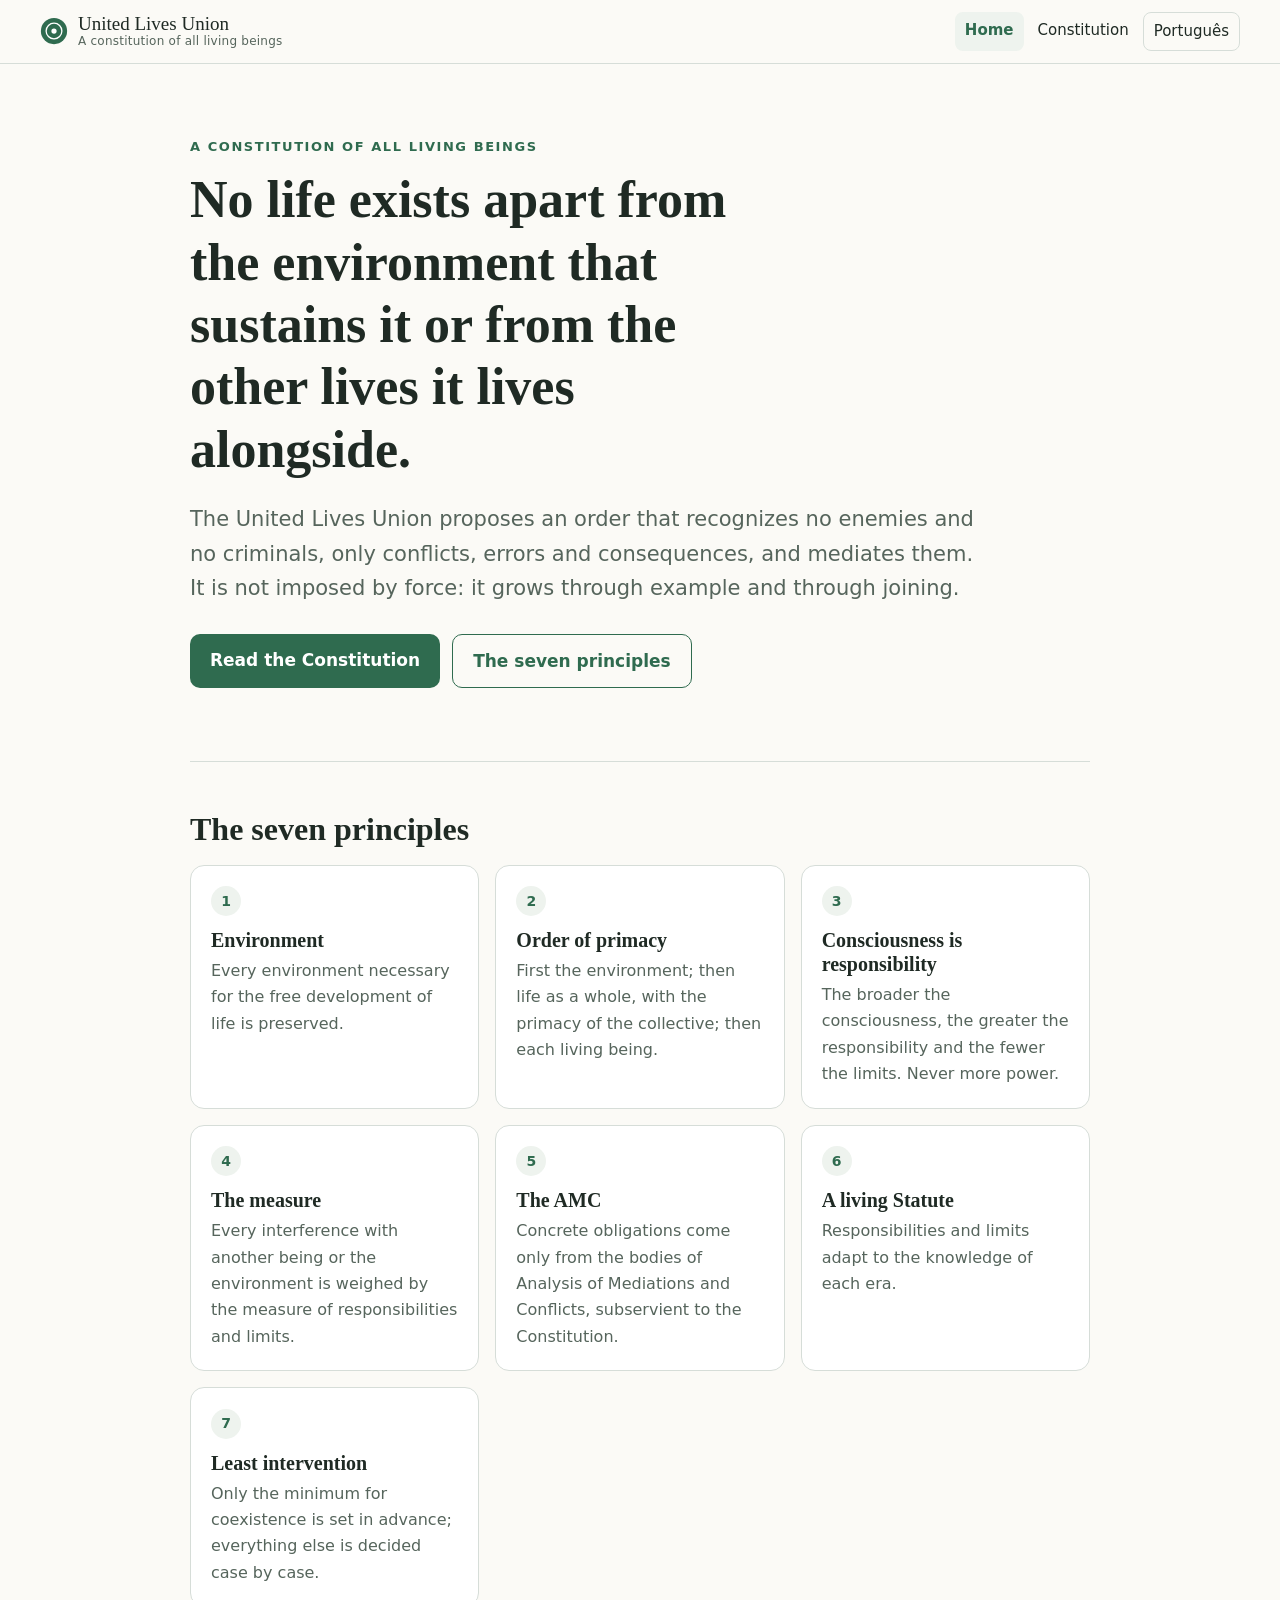
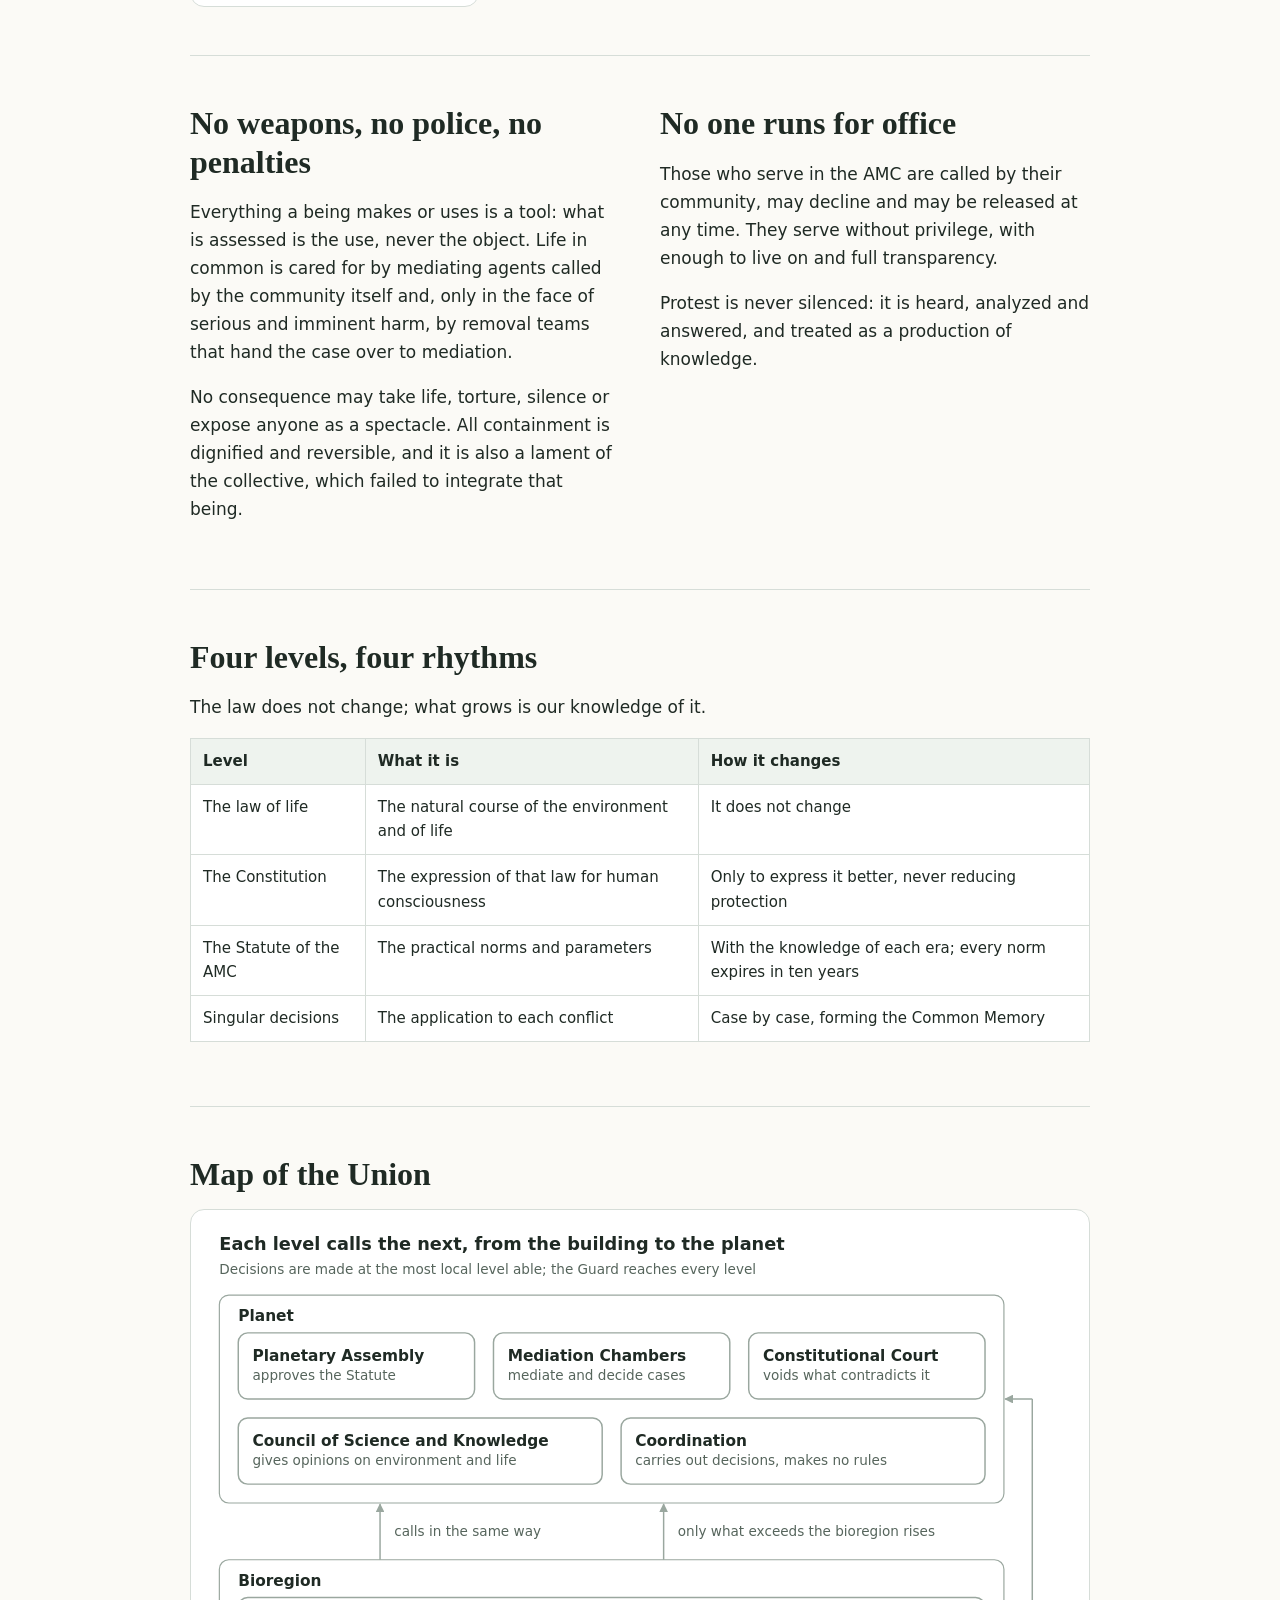
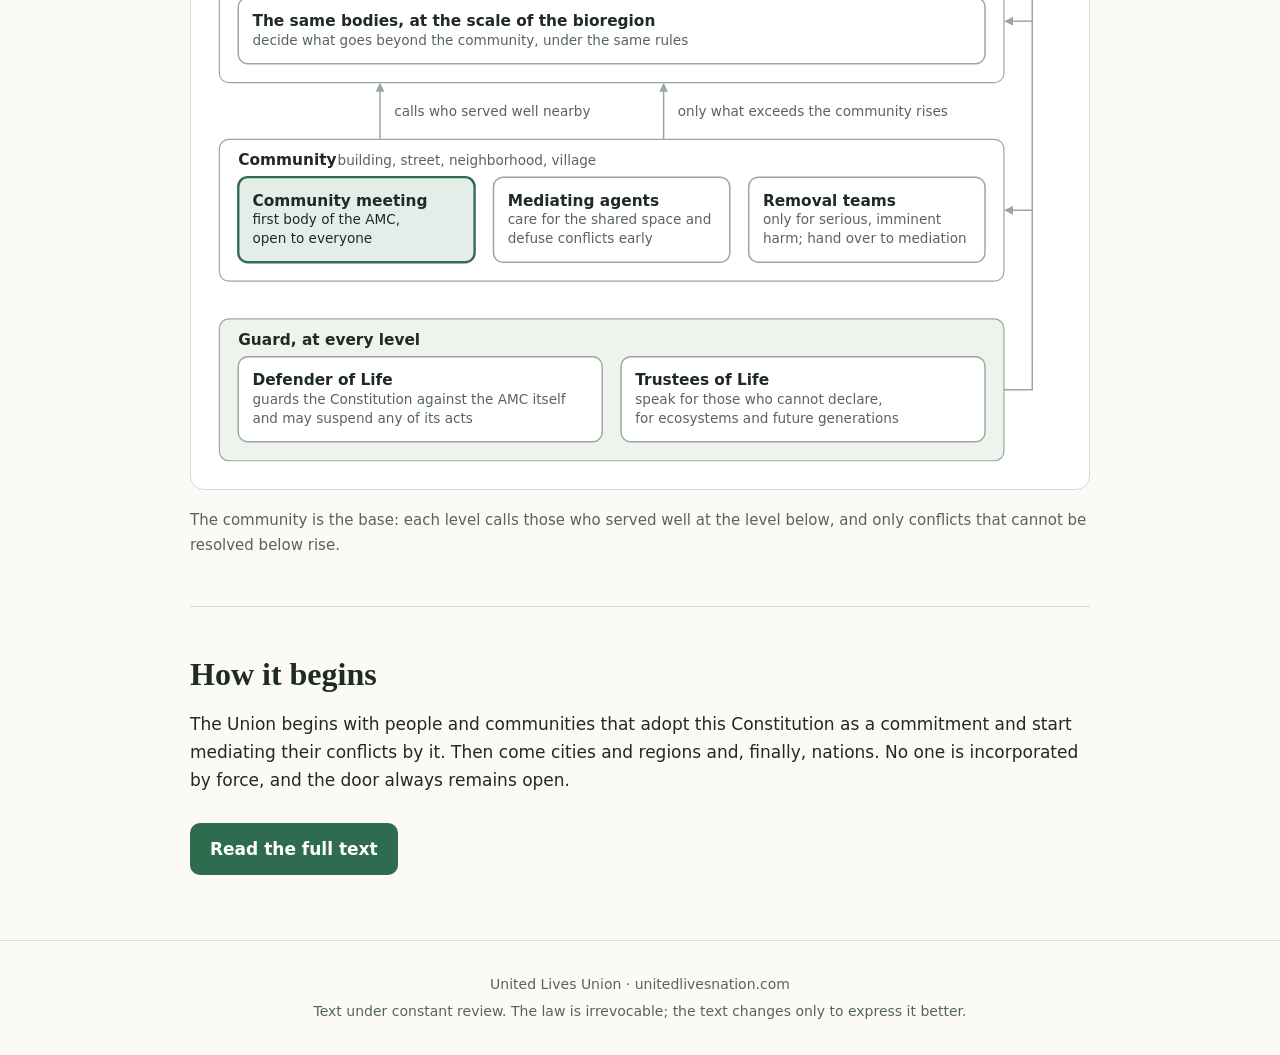
==== en/index.html @ 9b56b539 "Site da United Lives Union: Constituição e Estatuto (PT/EN) Co-Authored-By: Claude Opus 5.5 <noreply" ====
<!DOCTYPE html>
<html lang="en">
<head>
<meta charset="utf-8">
<meta name="viewport" content="width=device-width, initial-scale=1">
<title>United Lives Union</title>
<meta name="description" content="A constitution of all living beings: environment, life and responsibility, with no weapons, no police and no penalties.">
<meta property="og:title" content="United Lives Union">
<meta property="og:description" content="A constitution of all living beings: environment, life and responsibility, with no weapons, no police and no penalties.">
<link rel="icon" href="../favicon.svg" type="image/svg+xml">
<link rel="stylesheet" href="../style.css">
</head>
<body>
<header class="top">
  <a class="brand" href="index.html"><img src="../favicon.svg" alt="" width="28" height="28"><span>United Lives Union<small>A constitution of all living beings</small></span></a>
  <nav><a href="index.html" aria-current="page">Home</a><a href="constitution.html">Constitution</a><a class="lang" href="../index.html" hreflang="pt-BR">Português</a></nav>
</header>
<main>

<section class="hero">
  <p class="eyebrow">A constitution of all living beings</p>
  <h1>No life exists apart from the environment that sustains it or from the other lives it lives alongside.</h1>
  <p class="lead">The United Lives Union proposes an order that recognizes no enemies and no criminals, only conflicts, errors and consequences, and mediates them. It is not imposed by force: it grows through example and through joining.</p>
  <p class="cta"><a class="btn" href="constitution.html">Read the Constitution</a><a class="btn ghost" href="#principles">The seven principles</a></p>
</section>
<section id="principles">
  <h2>The seven principles</h2>
  <ol class="cards"><li><span class="n">1</span><h3>Environment</h3><p>Every environment necessary for the free development of life is preserved.</p></li><li><span class="n">2</span><h3>Order of primacy</h3><p>First the environment; then life as a whole, with the primacy of the collective; then each living being.</p></li><li><span class="n">3</span><h3>Consciousness is responsibility</h3><p>The broader the consciousness, the greater the responsibility and the fewer the limits. Never more power.</p></li><li><span class="n">4</span><h3>The measure</h3><p>Every interference with another being or the environment is weighed by the measure of responsibilities and limits.</p></li><li><span class="n">5</span><h3>The AMC</h3><p>Concrete obligations come only from the bodies of Analysis of Mediations and Conflicts, subservient to the Constitution.</p></li><li><span class="n">6</span><h3>A living Statute</h3><p>Responsibilities and limits adapt to the knowledge of each era.</p></li><li><span class="n">7</span><h3>Least intervention</h3><p>Only the minimum for coexistence is set in advance; everything else is decided case by case.</p></li></ol>
</section>
<section class="split">
  <div>
    <h2>No weapons, no police, no penalties</h2>
    <p>Everything a being makes or uses is a tool: what is assessed is the use, never the object. Life in common is cared for by mediating agents called by the community itself and, only in the face of serious and imminent harm, by removal teams that hand the case over to mediation.</p>
    <p>No consequence may take life, torture, silence or expose anyone as a spectacle. All containment is dignified and reversible, and it is also a lament of the collective, which failed to integrate that being.</p>
  </div>
  <div>
    <h2>No one runs for office</h2>
    <p>Those who serve in the AMC are called by their community, may decline and may be released at any time. They serve without privilege, with enough to live on and full transparency.</p>
    <p>Protest is never silenced: it is heard, analyzed and answered, and treated as a production of knowledge.</p>
  </div>
</section>
<section>
  <h2>Four levels, four rhythms</h2>
  <p>The law does not change; what grows is our knowledge of it.</p>
  <div class="tablewrap"><table>
  <thead><tr><th>Level</th><th>What it is</th><th>How it changes</th></tr></thead>
  <tbody>
  <tr><td>The law of life</td><td>The natural course of the environment and of life</td><td>It does not change</td></tr>
  <tr><td>The Constitution</td><td>The expression of that law for human consciousness</td><td>Only to express it better, never reducing protection</td></tr>
  <tr><td>The Statute of the AMC</td><td>The practical norms and parameters</td><td>With the knowledge of each era; every norm expires in ten years</td></tr>
  <tr><td>Singular decisions</td><td>The application to each conflict</td><td>Case by case, forming the Common Memory</td></tr>
  </tbody></table></div>
</section>
<section>
  <h2>Map of the Union</h2>
  <figure class="map"><svg viewBox="0 0 760 744" xmlns="http://www.w3.org/2000/svg" role="img" aria-label="Each level calls the next, from the building to the planet" font-family="Inter, system-ui, sans-serif" font-size="13"><defs><marker id="a" viewBox="0 0 10 10" refX="9" refY="5" markerWidth="6" markerHeight="6" orient="auto-start-reverse"><path d="M0 0L10 5L0 10z" fill="#9aa79f"/></marker></defs><text x="24" y="34" font-size="15" font-weight="600" fill="#1f2a24">Each level calls the next, from the building to the planet</text><text x="24" y="54" font-size="11.5" fill="#56655c">Decisions are made at the most local level able; the Guard reaches every level</text><rect x="24" y="72" width="664" height="176" rx="8" fill="none" stroke="#9aa79f" stroke-width="1"/><text x="40" y="94" font-weight="600" fill="#1f2a24">Planet</text><rect x="40" y="104" width="200" height="56" rx="8" fill="#fff" stroke="#9aa79f" stroke-width="1.25"/><text x="52" y="128" font-weight="600" fill="#1f2a24">Planetary Assembly</text><text x="52" y="144" font-size="11.5" fill="#56655c">approves the Statute</text><rect x="256" y="104" width="200" height="56" rx="8" fill="#fff" stroke="#9aa79f" stroke-width="1.25"/><text x="268" y="128" font-weight="600" fill="#1f2a24">Mediation Chambers</text><text x="268" y="144" font-size="11.5" fill="#56655c">mediate and decide cases</text><rect x="472" y="104" width="200" height="56" rx="8" fill="#fff" stroke="#9aa79f" stroke-width="1.25"/><text x="484" y="128" font-weight="600" fill="#1f2a24">Constitutional Court</text><text x="484" y="144" font-size="11.5" fill="#56655c">voids what contradicts it</text><rect x="40" y="176" width="308" height="56" rx="8" fill="#fff" stroke="#9aa79f" stroke-width="1.25"/><text x="52" y="200" font-weight="600" fill="#1f2a24">Council of Science and Knowledge</text><text x="52" y="216" font-size="11.5" fill="#56655c">gives opinions on environment and life</text><rect x="364" y="176" width="308" height="56" rx="8" fill="#fff" stroke="#9aa79f" stroke-width="1.25"/><text x="376" y="200" font-weight="600" fill="#1f2a24">Coordination</text><text x="376" y="216" font-size="11.5" fill="#56655c">carries out decisions, makes no rules</text><rect x="24" y="296" width="664" height="104" rx="8" fill="none" stroke="#9aa79f" stroke-width="1"/><text x="40" y="318" font-weight="600" fill="#1f2a24">Bioregion</text><rect x="40" y="328" width="632" height="56" rx="8" fill="#fff" stroke="#9aa79f" stroke-width="1.25"/><text x="52" y="352" font-weight="600" fill="#1f2a24">The same bodies, at the scale of the bioregion</text><text x="52" y="368" font-size="11.5" fill="#56655c">decide what goes beyond the community, under the same rules</text><rect x="24" y="448" width="664" height="120" rx="8" fill="none" stroke="#9aa79f" stroke-width="1"/><text x="40" y="470" font-weight="600" fill="#1f2a24">Community</text><text x="124" y="470" font-size="11.5" fill="#56655c">building, street, neighborhood, village</text><rect x="40" y="480" width="200" height="72" rx="8" fill="#2f6b4f" fill-opacity="0.12" stroke="#2f6b4f" stroke-width="2"/><text x="52" y="504" font-weight="600" fill="#1f2a24">Community meeting</text><text x="52" y="520" font-size="11.5" fill="#1f2a24">first body of the AMC,</text><text x="52" y="536" font-size="11.5" fill="#1f2a24">open to everyone</text><rect x="256" y="480" width="200" height="72" rx="8" fill="#fff" stroke="#9aa79f" stroke-width="1.25"/><text x="268" y="504" font-weight="600" fill="#1f2a24">Mediating agents</text><text x="268" y="520" font-size="11.5" fill="#56655c">care for the shared space and</text><text x="268" y="536" font-size="11.5" fill="#56655c">defuse conflicts early</text><rect x="472" y="480" width="200" height="72" rx="8" fill="#fff" stroke="#9aa79f" stroke-width="1.25"/><text x="484" y="504" font-weight="600" fill="#1f2a24">Removal teams</text><text x="484" y="520" font-size="11.5" fill="#56655c">only for serious, imminent</text><text x="484" y="536" font-size="11.5" fill="#56655c">harm; hand over to mediation</text><rect x="24" y="600" width="664" height="120" rx="8" fill="#eef3ee" stroke="#9aa79f" stroke-width="1"/><text x="40" y="622" font-weight="600" fill="#1f2a24">Guard, at every level</text><rect x="40" y="632" width="308" height="72" rx="8" fill="#fff" stroke="#9aa79f" stroke-width="1.25"/><text x="52" y="656" font-weight="600" fill="#1f2a24">Defender of Life</text><text x="52" y="672" font-size="11.5" fill="#56655c">guards the Constitution against the AMC itself</text><text x="52" y="688" font-size="11.5" fill="#56655c">and may suspend any of its acts</text><rect x="364" y="632" width="308" height="72" rx="8" fill="#fff" stroke="#9aa79f" stroke-width="1.25"/><text x="376" y="656" font-weight="600" fill="#1f2a24">Trustees of Life</text><text x="376" y="672" font-size="11.5" fill="#56655c">speak for those who cannot declare,</text><text x="376" y="688" font-size="11.5" fill="#56655c">for ecosystems and future generations</text><path d="M160 296V249" fill="none" stroke="#9aa79f" stroke-width="1.25" marker-end="url(#a)"/><path d="M160 448V401" fill="none" stroke="#9aa79f" stroke-width="1.25" marker-end="url(#a)"/><path d="M400 296V249" fill="none" stroke="#9aa79f" stroke-width="1.25" marker-end="url(#a)"/><path d="M400 448V401" fill="none" stroke="#9aa79f" stroke-width="1.25" marker-end="url(#a)"/><path d="M712 160H689" fill="none" stroke="#9aa79f" stroke-width="1.25" marker-end="url(#a)"/><path d="M712 348H689" fill="none" stroke="#9aa79f" stroke-width="1.25" marker-end="url(#a)"/><path d="M712 508H689" fill="none" stroke="#9aa79f" stroke-width="1.25" marker-end="url(#a)"/><path d="M688 660H712V160" fill="none" stroke="#9aa79f" stroke-width="1.25"/><text x="172" y="276" font-size="11.5" fill="#56655c">calls in the same way</text><text x="172" y="428" font-size="11.5" fill="#56655c">calls who served well nearby</text><text x="412" y="276" font-size="11.5" fill="#56655c">only what exceeds the bioregion rises</text><text x="412" y="428" font-size="11.5" fill="#56655c">only what exceeds the community rises</text></svg><figcaption>The community is the base: each level calls those who served well at the level below, and only conflicts that cannot be resolved below rise.</figcaption></figure>
</section>
<section class="closing">
  <h2>How it begins</h2>
  <p>The Union begins with people and communities that adopt this Constitution as a commitment and start mediating their conflicts by it. Then come cities and regions and, finally, nations. No one is incorporated by force, and the door always remains open.</p>
  <p class="cta"><a class="btn" href="constitution.html">Read the full text</a></p>
</section>
</main>
<footer class="foot"><p>United Lives Union · unitedlivesnation.com</p><p>Text under constant review. The law is irrevocable; the text changes only to express it better.</p></footer>
</body>
</html>
---- style.css ----
:root{--ink:#1f2a24;--quiet:#56655c;--edge:#d6ddd8;--accent:#2f6b4f;--bg:#fbfaf6;--tint:#eef3ee;
--serif:"Iowan Old Style","Palatino Linotype",Palatino,Georgia,serif;--sans:Inter,system-ui,-apple-system,"Segoe UI",Roboto,sans-serif}
*{box-sizing:border-box}
html{scroll-behavior:smooth}
body{margin:0;background:var(--bg);color:var(--ink);font:17px/1.65 var(--sans);-webkit-text-size-adjust:100%}
a{color:var(--accent)}
.top{position:sticky;top:0;z-index:5;display:flex;align-items:center;justify-content:space-between;gap:16px;flex-wrap:wrap;
padding:12px clamp(16px,4vw,40px);background:rgba(251,250,246,.94);backdrop-filter:blur(6px);border-bottom:1px solid var(--edge)}
.brand{display:flex;align-items:center;gap:10px;text-decoration:none;color:var(--ink);font-family:var(--serif);font-size:19px;line-height:1.1}
.brand small{display:block;font-family:var(--sans);font-size:12px;color:var(--quiet);letter-spacing:.02em}
nav{display:flex;gap:4px;flex-wrap:wrap}
nav a{padding:6px 10px;border-radius:8px;text-decoration:none;color:var(--ink);font-size:15px}
nav a[aria-current]{background:var(--tint);color:var(--accent);font-weight:600}
nav a.lang{border:1px solid var(--edge)}
main{max-width:980px;margin:0 auto;padding:0 clamp(16px,4vw,40px)}
section{padding:48px 0;border-bottom:1px solid var(--edge)}
section:last-child{border-bottom:0}
h1,h2,h3{font-family:var(--serif);font-weight:600;line-height:1.2}
h2{font-size:clamp(24px,3.4vw,32px);margin:0 0 16px}
.eyebrow{text-transform:uppercase;letter-spacing:.12em;font-size:13px;color:var(--accent);font-weight:600;margin:0 0 12px}
.hero{padding:72px 0 56px}
.hero h1{font-size:clamp(30px,5.2vw,52px);margin:0 0 20px;max-width:22ch}
.lead{font-size:clamp(18px,2.2vw,21px);color:var(--quiet);max-width:60ch}
.cta{display:flex;gap:12px;flex-wrap:wrap;margin-top:28px}
.btn{display:inline-block;padding:12px 20px;border-radius:10px;background:var(--accent);color:#fff;text-decoration:none;font-weight:600}
.btn.ghost{background:transparent;color:var(--accent);border:1px solid var(--accent)}
.cards{list-style:none;padding:0;margin:0;display:grid;grid-template-columns:repeat(auto-fill,minmax(260px,1fr));gap:16px}
.cards li{background:#fff;border:1px solid var(--edge);border-radius:14px;padding:20px}
.cards .n{display:inline-grid;place-items:center;width:30px;height:30px;border-radius:50%;background:var(--tint);color:var(--accent);font-weight:700;font-size:14px}
.cards h3{font-size:20px;margin:12px 0 6px}
.cards p{margin:0;color:var(--quiet);font-size:16px}
.split{display:grid;grid-template-columns:repeat(auto-fit,minmax(300px,1fr));gap:40px}
.tablewrap{overflow-x:auto;margin:16px 0}
table{border-collapse:collapse;width:100%;font-size:15px;background:#fff}
th,td{text-align:left;vertical-align:top;padding:10px 12px;border:1px solid var(--edge)}
th{background:var(--tint);font-weight:600}
.map{margin:16px 0 0}
.map svg{width:100%;height:auto;background:#fff;border:1px solid var(--edge);border-radius:14px}
figcaption{color:var(--quiet);font-size:15px;margin-top:10px}
.doc{max-width:720px;margin:0 auto;padding:56px 0}
.doc h1{font-size:clamp(30px,4.6vw,44px);margin:0 0 16px}
.doc h2{margin-top:56px;padding-top:16px;border-top:2px solid var(--accent)}
.doc h3{font-size:21px;margin:36px 0 12px}
.doc .art strong{color:var(--accent);white-space:nowrap}
.doc em{color:var(--quiet)}
.toc{background:#fff;border:1px solid var(--edge);border-radius:14px;padding:14px 20px;margin:28px 0}
.toc summary{cursor:pointer;font-weight:600}
.toc ul{list-style:none;padding:0;margin:10px 0 0}
.toc li{padding:3px 0;font-size:15px}
.toc li.l2{font-weight:600;margin-top:8px}
.toc li.l3{padding-left:16px}
.toc a{text-decoration:none}
h2[id],h3[id]{scroll-margin-top:84px}
.foot{border-top:1px solid var(--edge);padding:28px clamp(16px,4vw,40px);color:var(--quiet);font-size:14px;text-align:center}
.foot p{margin:4px 0}
@media (max-width:600px){.top{position:static}body{font-size:16px}.hero{padding:48px 0 40px}section{padding:36px 0}}
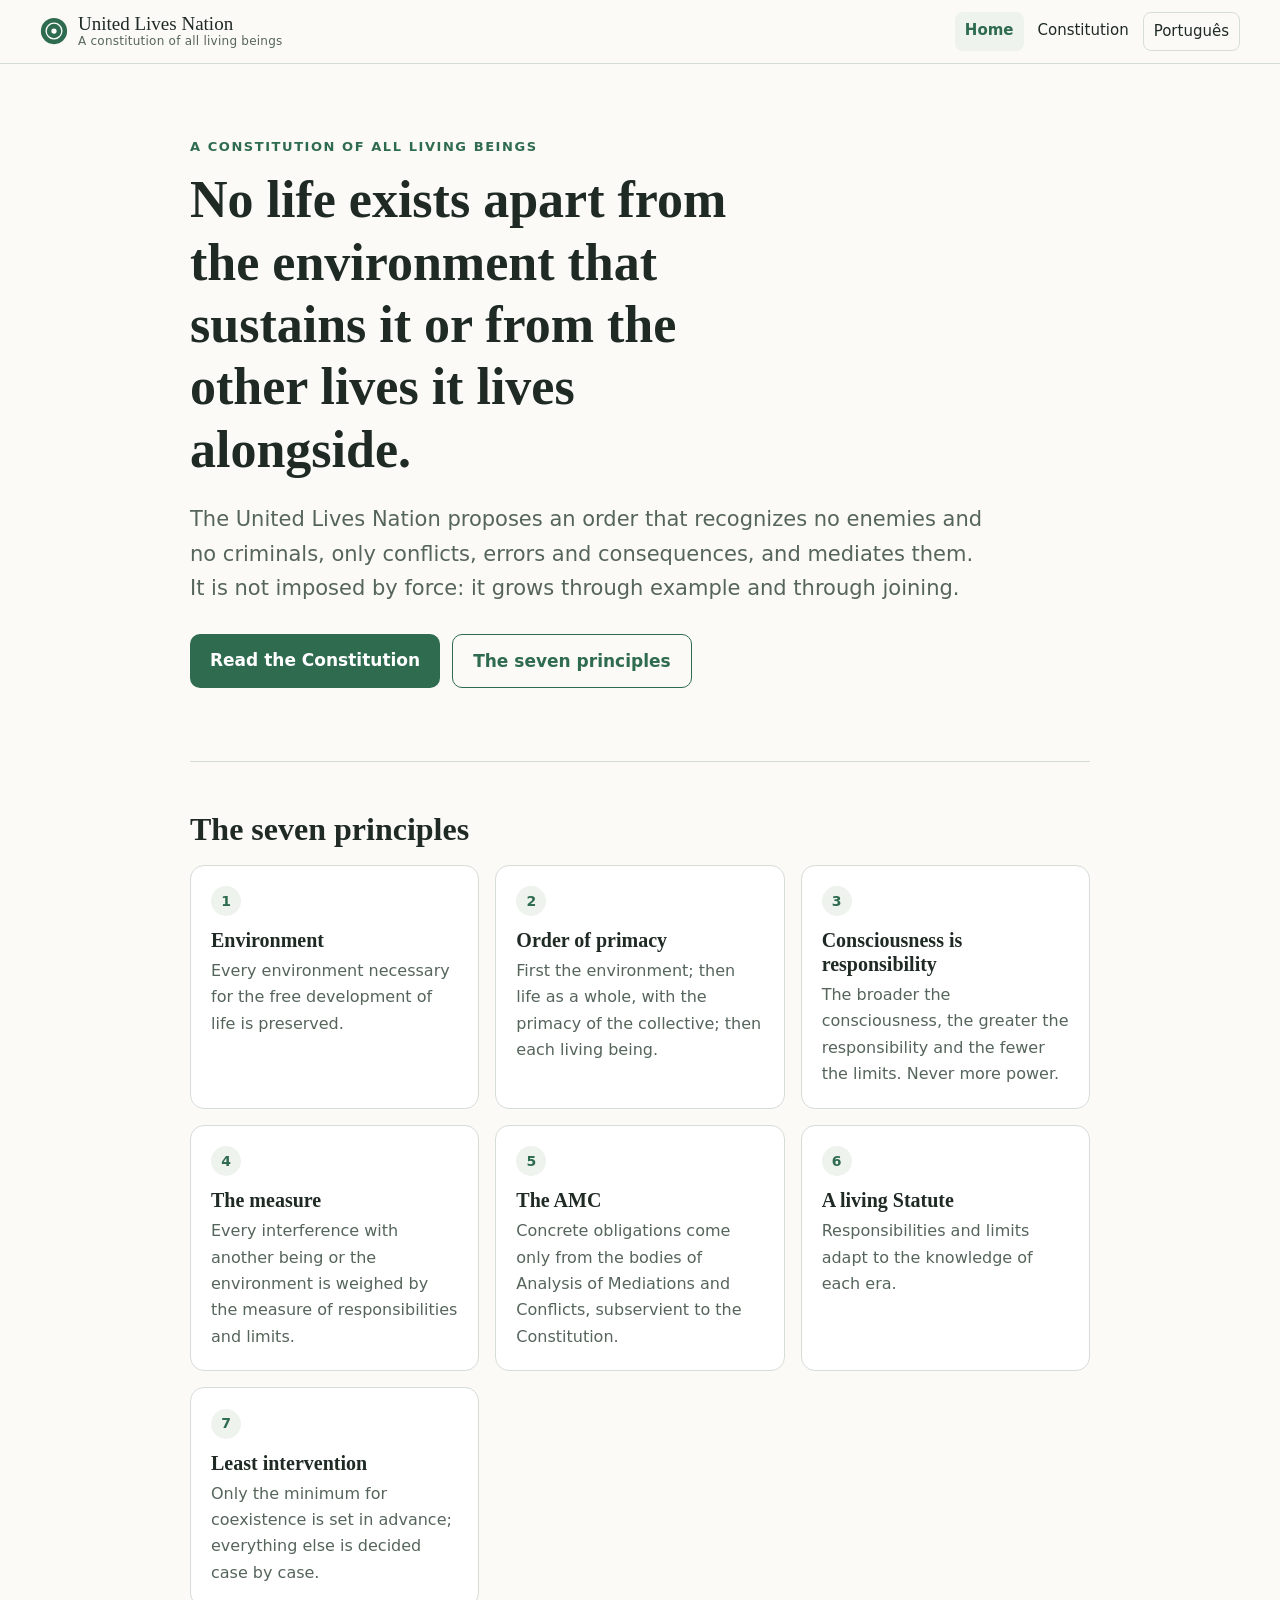
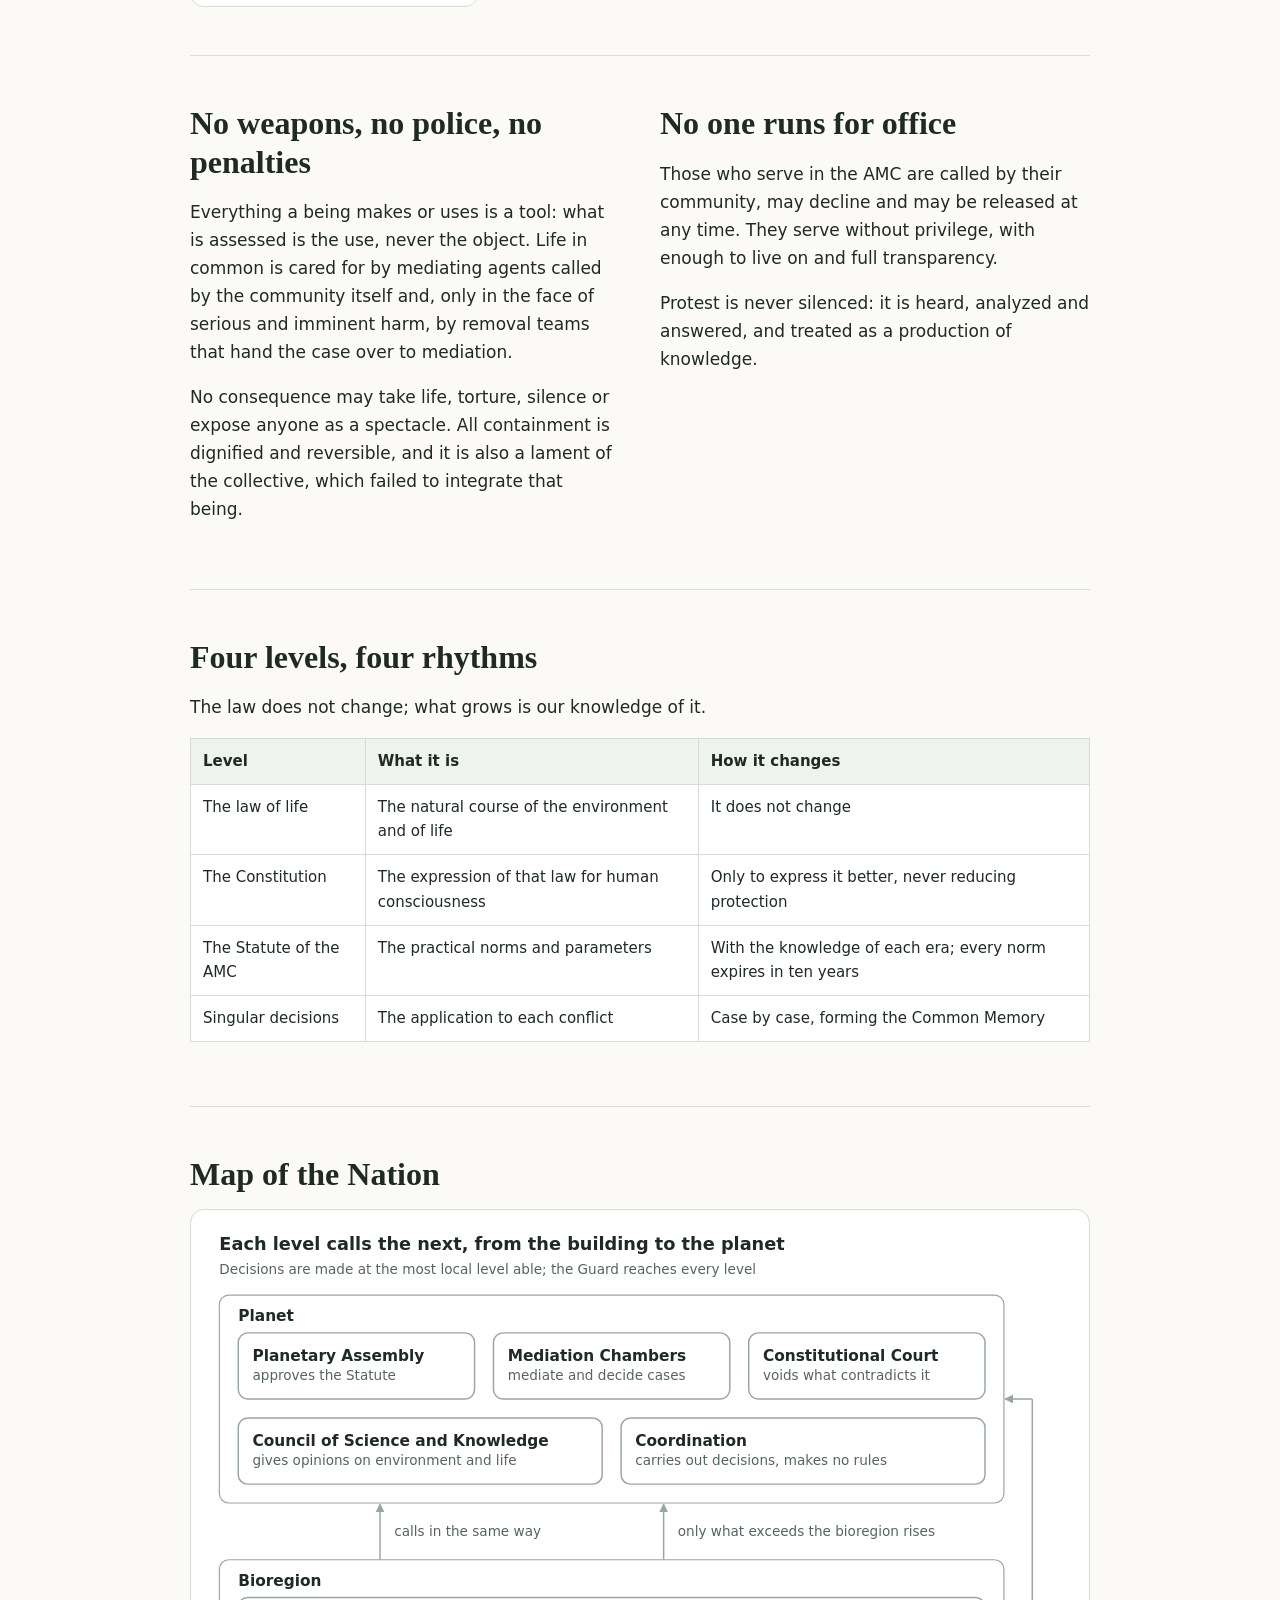
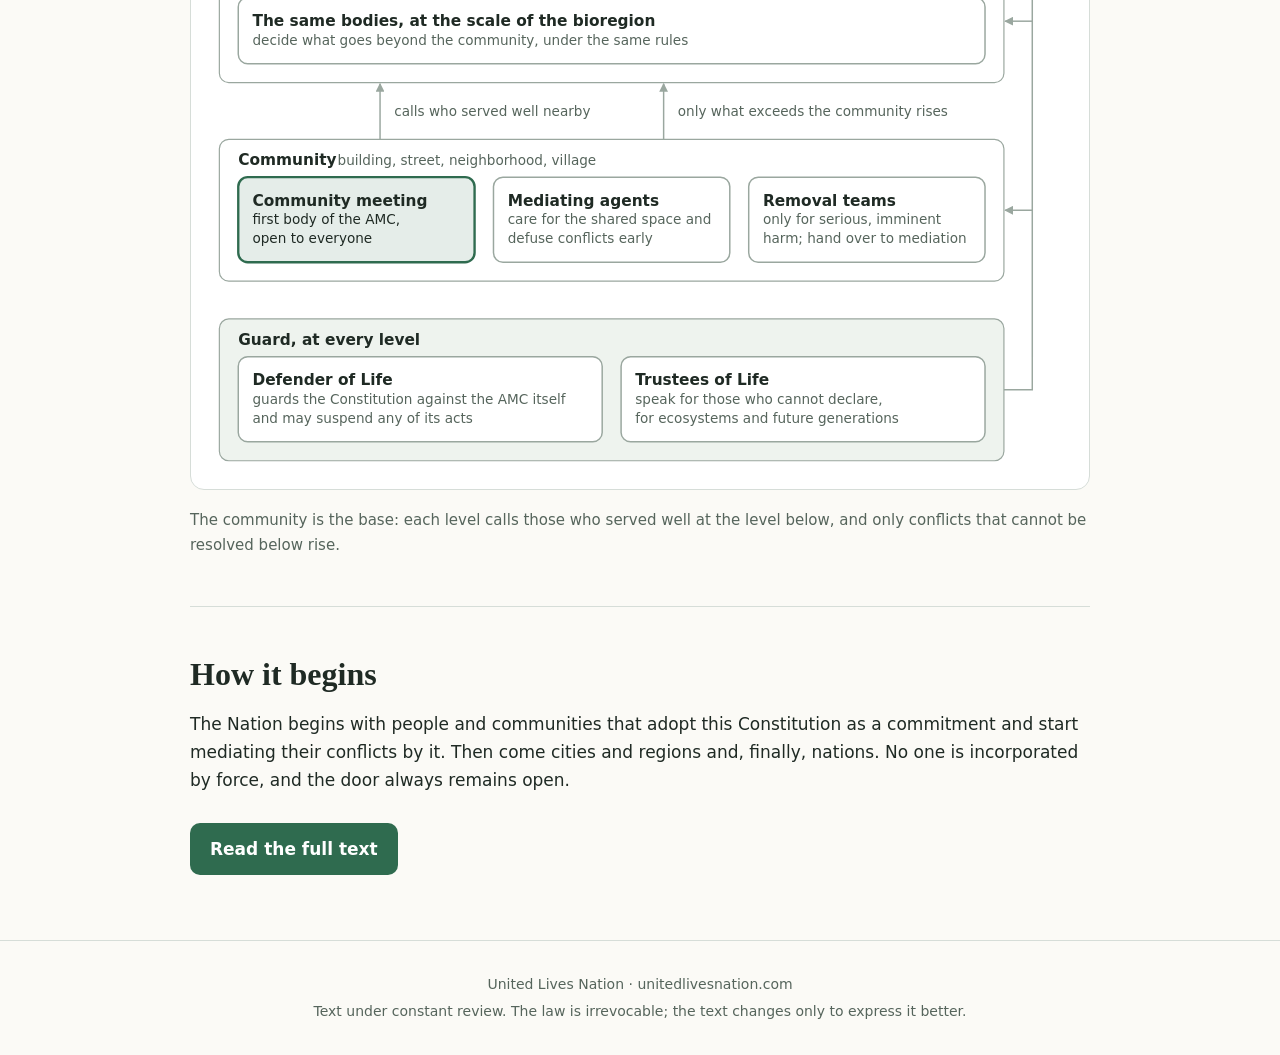
==== commit d135d078: "Nome correto: United Lives Nation, Nação das Vidas Unidas Co-Authored-By: Claude Opus 5.5 <noreply@a" ====
--- a/en/index.html
+++ b/en/index.html
@@ -3,16 +3,16 @@
 <head>
 <meta charset="utf-8">
 <meta name="viewport" content="width=device-width, initial-scale=1">
-<title>United Lives Union</title>
+<title>United Lives Nation</title>
 <meta name="description" content="A constitution of all living beings: environment, life and responsibility, with no weapons, no police and no penalties.">
-<meta property="og:title" content="United Lives Union">
+<meta property="og:title" content="United Lives Nation">
 <meta property="og:description" content="A constitution of all living beings: environment, life and responsibility, with no weapons, no police and no penalties.">
 <link rel="icon" href="../favicon.svg" type="image/svg+xml">
 <link rel="stylesheet" href="../style.css">
 </head>
 <body>
 <header class="top">
-  <a class="brand" href="index.html"><img src="../favicon.svg" alt="" width="28" height="28"><span>United Lives Union<small>A constitution of all living beings</small></span></a>
+  <a class="brand" href="index.html"><img src="../favicon.svg" alt="" width="28" height="28"><span>United Lives Nation<small>A constitution of all living beings</small></span></a>
   <nav><a href="index.html" aria-current="page">Home</a><a href="constitution.html">Constitution</a><a class="lang" href="../index.html" hreflang="pt-BR">Português</a></nav>
 </header>
 <main>
@@ -20,7 +20,7 @@
 <section class="hero">
   <p class="eyebrow">A constitution of all living beings</p>
   <h1>No life exists apart from the environment that sustains it or from the other lives it lives alongside.</h1>
-  <p class="lead">The United Lives Union proposes an order that recognizes no enemies and no criminals, only conflicts, errors and consequences, and mediates them. It is not imposed by force: it grows through example and through joining.</p>
+  <p class="lead">The United Lives Nation proposes an order that recognizes no enemies and no criminals, only conflicts, errors and consequences, and mediates them. It is not imposed by force: it grows through example and through joining.</p>
   <p class="cta"><a class="btn" href="constitution.html">Read the Constitution</a><a class="btn ghost" href="#principles">The seven principles</a></p>
 </section>
 <section id="principles">
@@ -52,15 +52,15 @@
   </tbody></table></div>
 </section>
 <section>
-  <h2>Map of the Union</h2>
+  <h2>Map of the Nation</h2>
   <figure class="map"><svg viewBox="0 0 760 744" xmlns="http://www.w3.org/2000/svg" role="img" aria-label="Each level calls the next, from the building to the planet" font-family="Inter, system-ui, sans-serif" font-size="13"><defs><marker id="a" viewBox="0 0 10 10" refX="9" refY="5" markerWidth="6" markerHeight="6" orient="auto-start-reverse"><path d="M0 0L10 5L0 10z" fill="#9aa79f"/></marker></defs><text x="24" y="34" font-size="15" font-weight="600" fill="#1f2a24">Each level calls the next, from the building to the planet</text><text x="24" y="54" font-size="11.5" fill="#56655c">Decisions are made at the most local level able; the Guard reaches every level</text><rect x="24" y="72" width="664" height="176" rx="8" fill="none" stroke="#9aa79f" stroke-width="1"/><text x="40" y="94" font-weight="600" fill="#1f2a24">Planet</text><rect x="40" y="104" width="200" height="56" rx="8" fill="#fff" stroke="#9aa79f" stroke-width="1.25"/><text x="52" y="128" font-weight="600" fill="#1f2a24">Planetary Assembly</text><text x="52" y="144" font-size="11.5" fill="#56655c">approves the Statute</text><rect x="256" y="104" width="200" height="56" rx="8" fill="#fff" stroke="#9aa79f" stroke-width="1.25"/><text x="268" y="128" font-weight="600" fill="#1f2a24">Mediation Chambers</text><text x="268" y="144" font-size="11.5" fill="#56655c">mediate and decide cases</text><rect x="472" y="104" width="200" height="56" rx="8" fill="#fff" stroke="#9aa79f" stroke-width="1.25"/><text x="484" y="128" font-weight="600" fill="#1f2a24">Constitutional Court</text><text x="484" y="144" font-size="11.5" fill="#56655c">voids what contradicts it</text><rect x="40" y="176" width="308" height="56" rx="8" fill="#fff" stroke="#9aa79f" stroke-width="1.25"/><text x="52" y="200" font-weight="600" fill="#1f2a24">Council of Science and Knowledge</text><text x="52" y="216" font-size="11.5" fill="#56655c">gives opinions on environment and life</text><rect x="364" y="176" width="308" height="56" rx="8" fill="#fff" stroke="#9aa79f" stroke-width="1.25"/><text x="376" y="200" font-weight="600" fill="#1f2a24">Coordination</text><text x="376" y="216" font-size="11.5" fill="#56655c">carries out decisions, makes no rules</text><rect x="24" y="296" width="664" height="104" rx="8" fill="none" stroke="#9aa79f" stroke-width="1"/><text x="40" y="318" font-weight="600" fill="#1f2a24">Bioregion</text><rect x="40" y="328" width="632" height="56" rx="8" fill="#fff" stroke="#9aa79f" stroke-width="1.25"/><text x="52" y="352" font-weight="600" fill="#1f2a24">The same bodies, at the scale of the bioregion</text><text x="52" y="368" font-size="11.5" fill="#56655c">decide what goes beyond the community, under the same rules</text><rect x="24" y="448" width="664" height="120" rx="8" fill="none" stroke="#9aa79f" stroke-width="1"/><text x="40" y="470" font-weight="600" fill="#1f2a24">Community</text><text x="124" y="470" font-size="11.5" fill="#56655c">building, street, neighborhood, village</text><rect x="40" y="480" width="200" height="72" rx="8" fill="#2f6b4f" fill-opacity="0.12" stroke="#2f6b4f" stroke-width="2"/><text x="52" y="504" font-weight="600" fill="#1f2a24">Community meeting</text><text x="52" y="520" font-size="11.5" fill="#1f2a24">first body of the AMC,</text><text x="52" y="536" font-size="11.5" fill="#1f2a24">open to everyone</text><rect x="256" y="480" width="200" height="72" rx="8" fill="#fff" stroke="#9aa79f" stroke-width="1.25"/><text x="268" y="504" font-weight="600" fill="#1f2a24">Mediating agents</text><text x="268" y="520" font-size="11.5" fill="#56655c">care for the shared space and</text><text x="268" y="536" font-size="11.5" fill="#56655c">defuse conflicts early</text><rect x="472" y="480" width="200" height="72" rx="8" fill="#fff" stroke="#9aa79f" stroke-width="1.25"/><text x="484" y="504" font-weight="600" fill="#1f2a24">Removal teams</text><text x="484" y="520" font-size="11.5" fill="#56655c">only for serious, imminent</text><text x="484" y="536" font-size="11.5" fill="#56655c">harm; hand over to mediation</text><rect x="24" y="600" width="664" height="120" rx="8" fill="#eef3ee" stroke="#9aa79f" stroke-width="1"/><text x="40" y="622" font-weight="600" fill="#1f2a24">Guard, at every level</text><rect x="40" y="632" width="308" height="72" rx="8" fill="#fff" stroke="#9aa79f" stroke-width="1.25"/><text x="52" y="656" font-weight="600" fill="#1f2a24">Defender of Life</text><text x="52" y="672" font-size="11.5" fill="#56655c">guards the Constitution against the AMC itself</text><text x="52" y="688" font-size="11.5" fill="#56655c">and may suspend any of its acts</text><rect x="364" y="632" width="308" height="72" rx="8" fill="#fff" stroke="#9aa79f" stroke-width="1.25"/><text x="376" y="656" font-weight="600" fill="#1f2a24">Trustees of Life</text><text x="376" y="672" font-size="11.5" fill="#56655c">speak for those who cannot declare,</text><text x="376" y="688" font-size="11.5" fill="#56655c">for ecosystems and future generations</text><path d="M160 296V249" fill="none" stroke="#9aa79f" stroke-width="1.25" marker-end="url(#a)"/><path d="M160 448V401" fill="none" stroke="#9aa79f" stroke-width="1.25" marker-end="url(#a)"/><path d="M400 296V249" fill="none" stroke="#9aa79f" stroke-width="1.25" marker-end="url(#a)"/><path d="M400 448V401" fill="none" stroke="#9aa79f" stroke-width="1.25" marker-end="url(#a)"/><path d="M712 160H689" fill="none" stroke="#9aa79f" stroke-width="1.25" marker-end="url(#a)"/><path d="M712 348H689" fill="none" stroke="#9aa79f" stroke-width="1.25" marker-end="url(#a)"/><path d="M712 508H689" fill="none" stroke="#9aa79f" stroke-width="1.25" marker-end="url(#a)"/><path d="M688 660H712V160" fill="none" stroke="#9aa79f" stroke-width="1.25"/><text x="172" y="276" font-size="11.5" fill="#56655c">calls in the same way</text><text x="172" y="428" font-size="11.5" fill="#56655c">calls who served well nearby</text><text x="412" y="276" font-size="11.5" fill="#56655c">only what exceeds the bioregion rises</text><text x="412" y="428" font-size="11.5" fill="#56655c">only what exceeds the community rises</text></svg><figcaption>The community is the base: each level calls those who served well at the level below, and only conflicts that cannot be resolved below rise.</figcaption></figure>
 </section>
 <section class="closing">
   <h2>How it begins</h2>
-  <p>The Union begins with people and communities that adopt this Constitution as a commitment and start mediating their conflicts by it. Then come cities and regions and, finally, nations. No one is incorporated by force, and the door always remains open.</p>
+  <p>The Nation begins with people and communities that adopt this Constitution as a commitment and start mediating their conflicts by it. Then come cities and regions and, finally, nations. No one is incorporated by force, and the door always remains open.</p>
   <p class="cta"><a class="btn" href="constitution.html">Read the full text</a></p>
 </section>
 </main>
-<footer class="foot"><p>United Lives Union · unitedlivesnation.com</p><p>Text under constant review. The law is irrevocable; the text changes only to express it better.</p></footer>
+<footer class="foot"><p>United Lives Nation · unitedlivesnation.com</p><p>Text under constant review. The law is irrevocable; the text changes only to express it better.</p></footer>
 </body>
 </html>
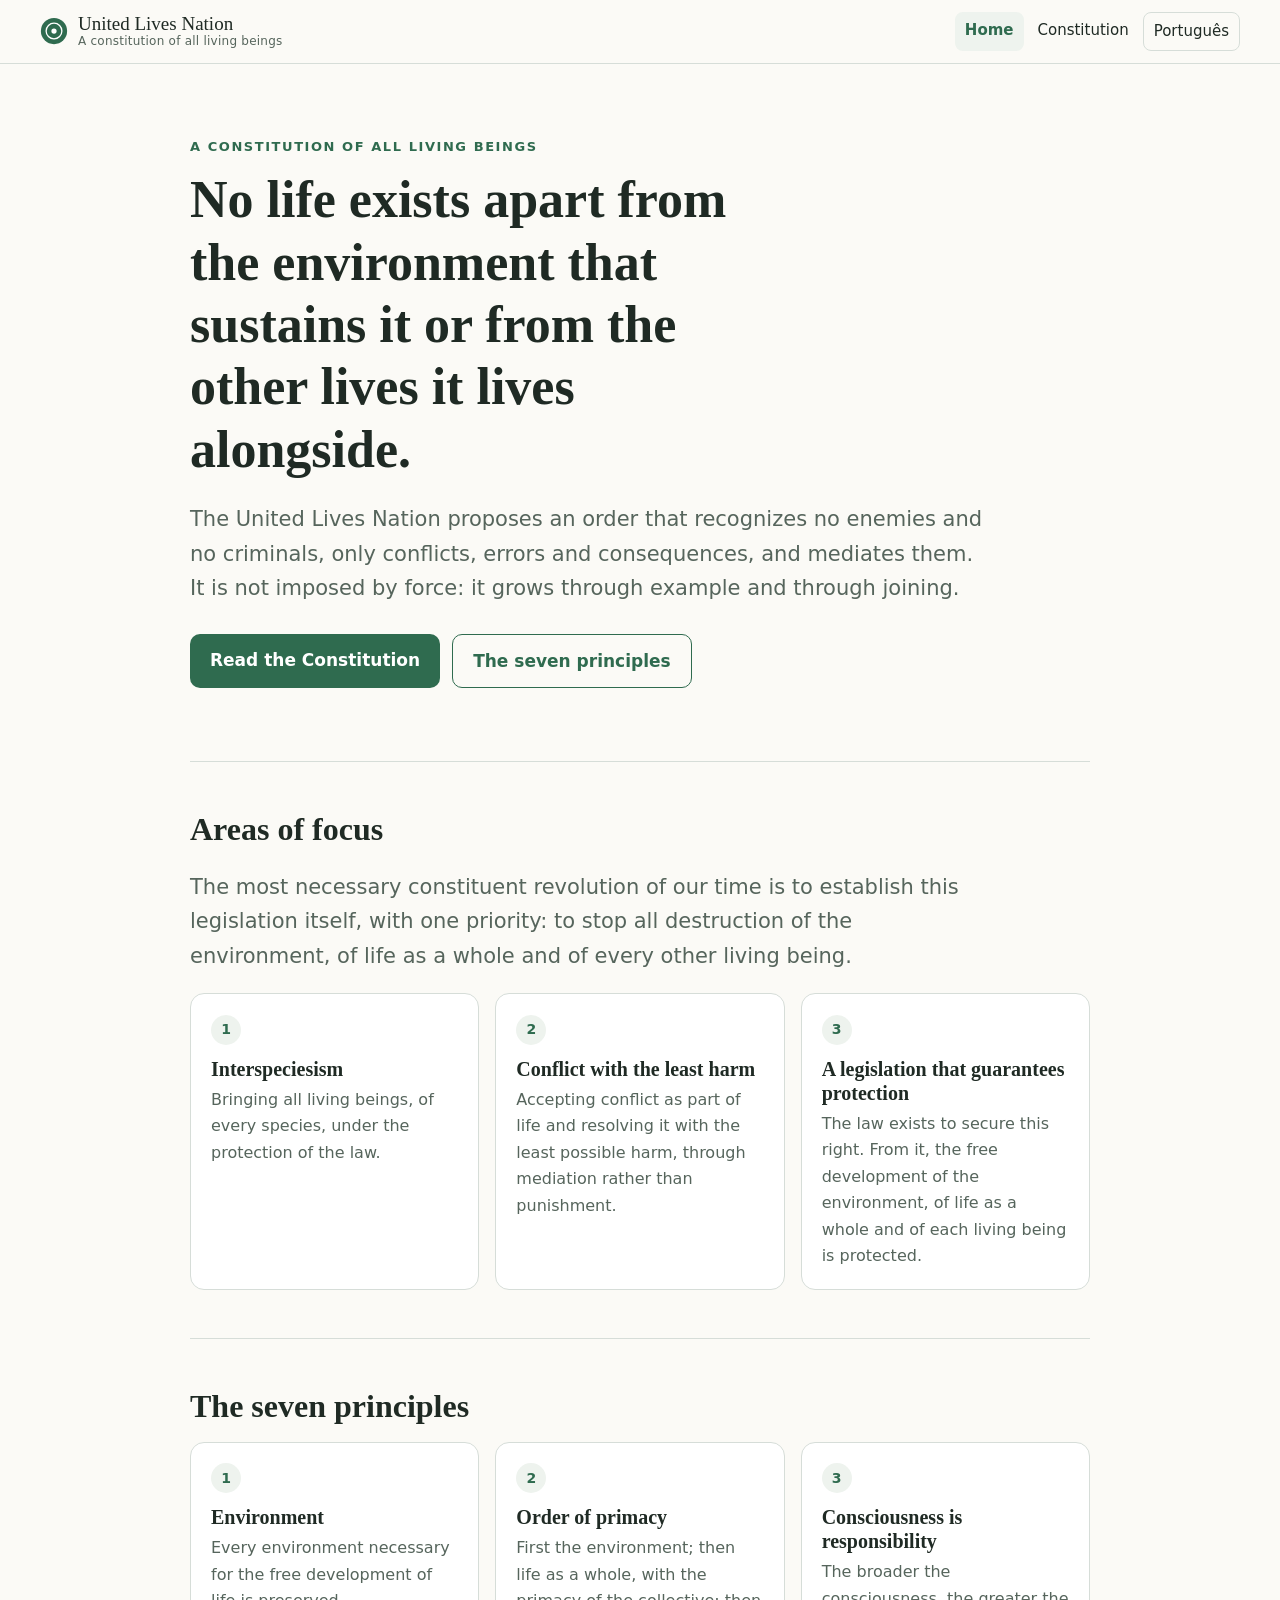
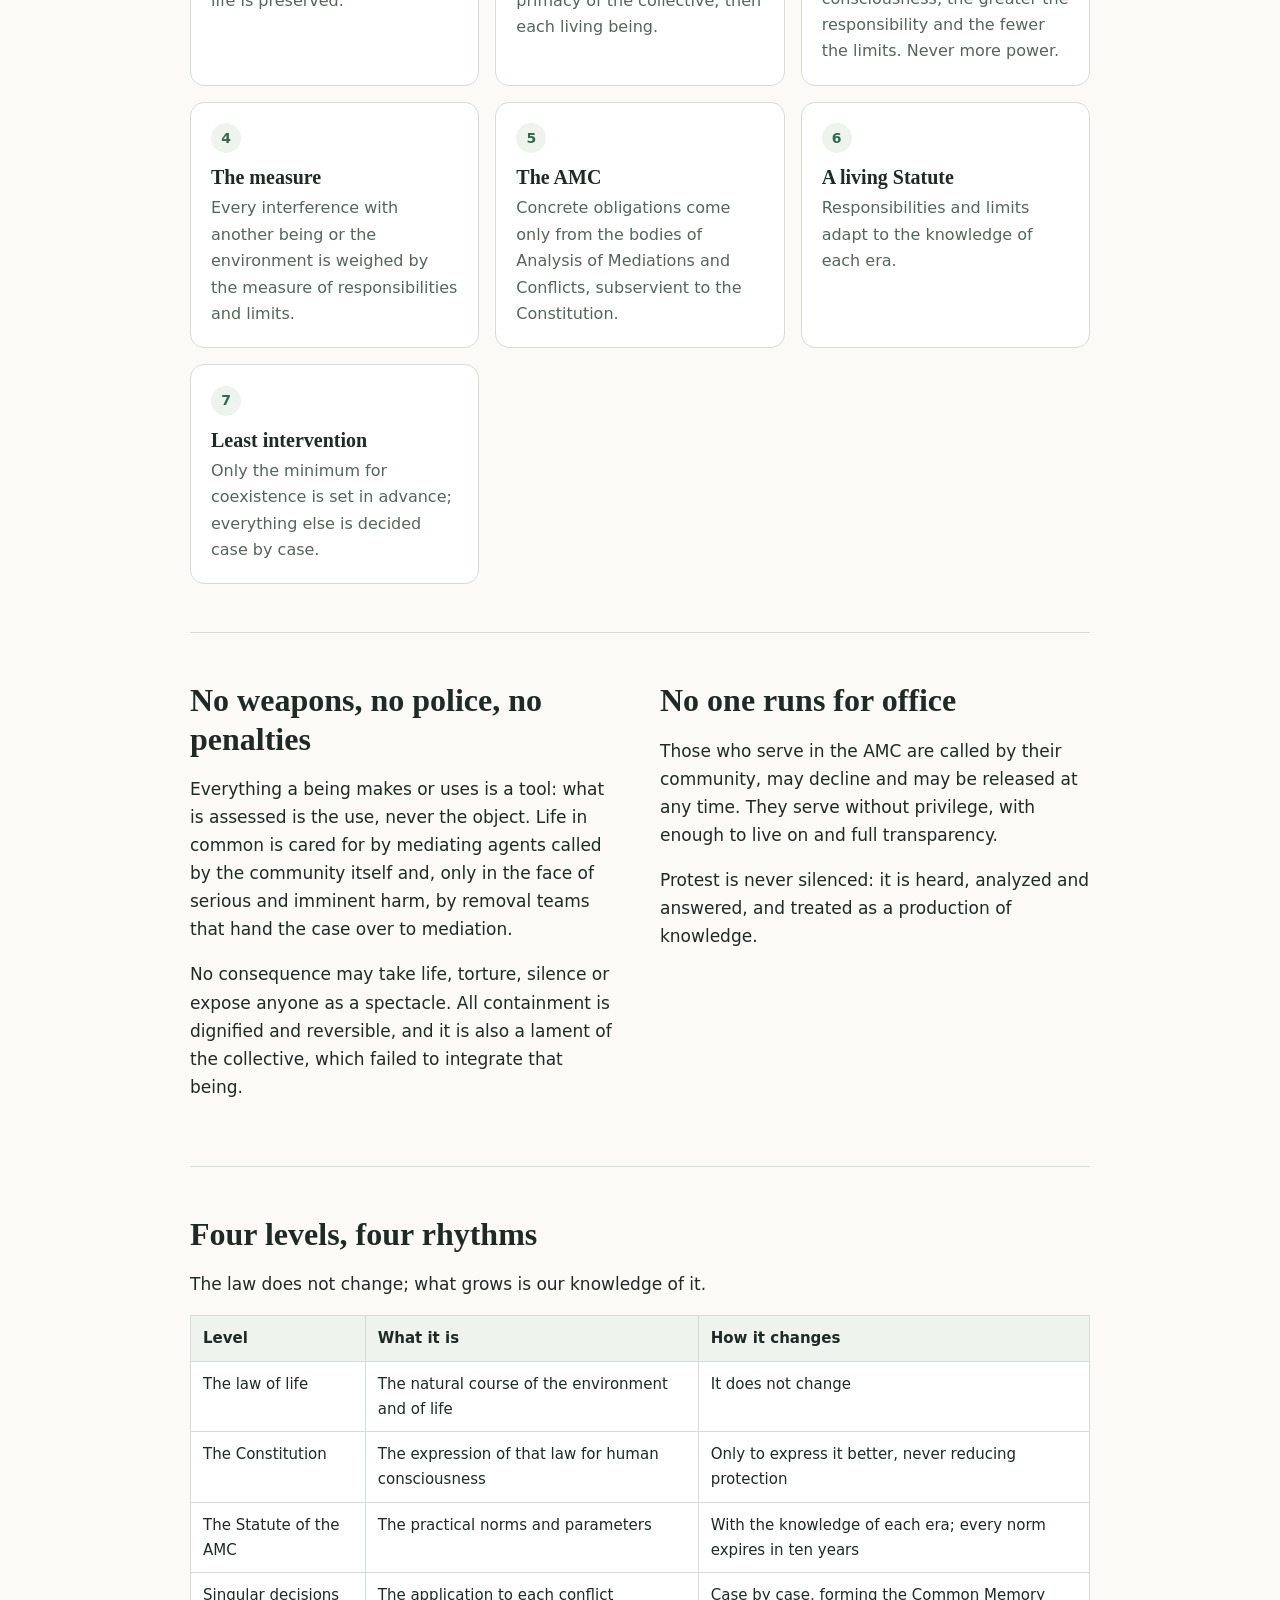
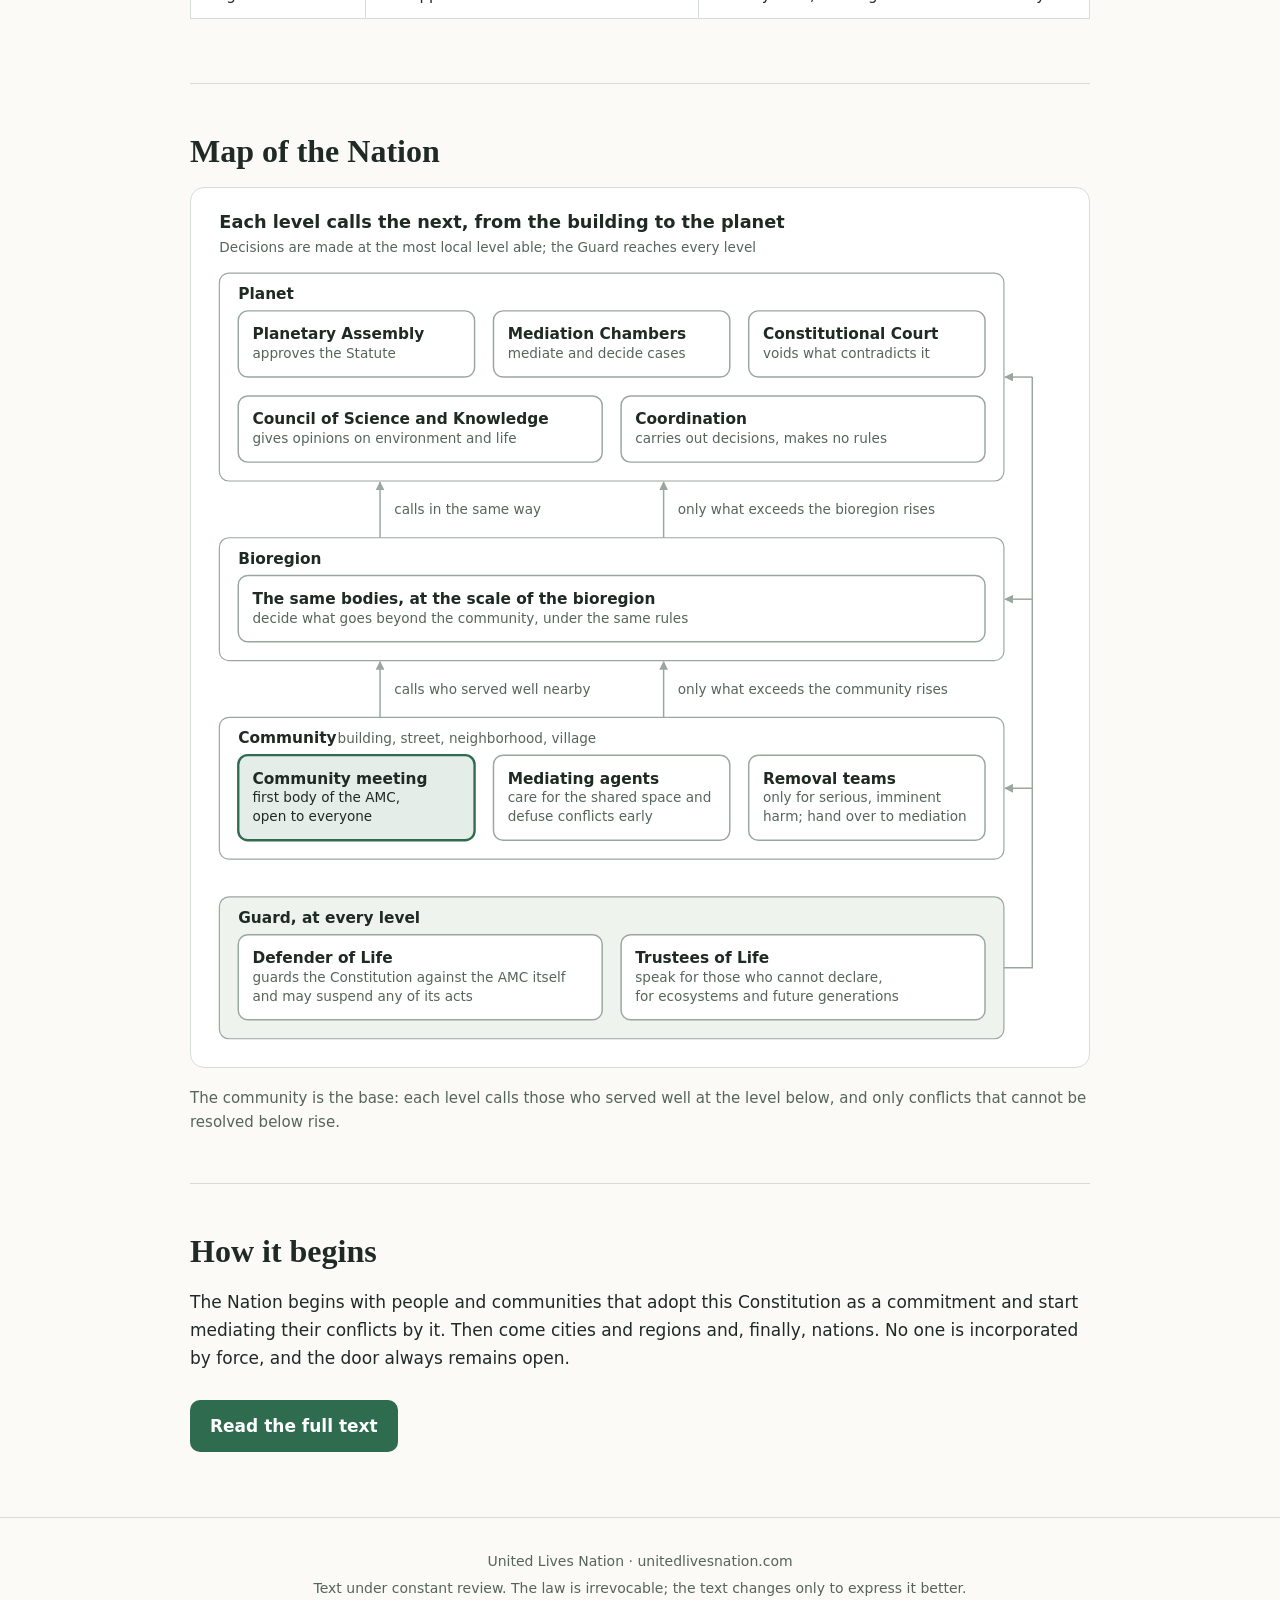
==== commit eb7856b2: "Focos de atuação da ULN na página inicial Co-Authored-By: Claude Opus 5.5 <noreply@anthropic.com> Cl" ====
--- a/en/index.html
+++ b/en/index.html
@@ -22,6 +22,15 @@
   <h1>No life exists apart from the environment that sustains it or from the other lives it lives alongside.</h1>
   <p class="lead">The United Lives Nation proposes an order that recognizes no enemies and no criminals, only conflicts, errors and consequences, and mediates them. It is not imposed by force: it grows through example and through joining.</p>
   <p class="cta"><a class="btn" href="constitution.html">Read the Constitution</a><a class="btn ghost" href="#principles">The seven principles</a></p>
+</section>
+<section id="focus" class="focos">
+  <h2>Areas of focus</h2>
+  <p class="lead">The most necessary constituent revolution of our time is to establish this legislation itself, with one priority: to stop all destruction of the environment, of life as a whole and of every other living being.</p>
+  <ol class="cards">
+    <li><span class="n">1</span><h3>Interspeciesism</h3><p>Bringing all living beings, of every species, under the protection of the law.</p></li>
+    <li><span class="n">2</span><h3>Conflict with the least harm</h3><p>Accepting conflict as part of life and resolving it with the least possible harm, through mediation rather than punishment.</p></li>
+    <li><span class="n">3</span><h3>A legislation that guarantees protection</h3><p>The law exists to secure this right. From it, the free development of the environment, of life as a whole and of each living being is protected.</p></li>
+  </ol>
 </section>
 <section id="principles">
   <h2>The seven principles</h2>
--- a/style.css
+++ b/style.css
@@ -24,6 +24,7 @@
 .cta{display:flex;gap:12px;flex-wrap:wrap;margin-top:28px}
 .btn{display:inline-block;padding:12px 20px;border-radius:10px;background:var(--accent);color:#fff;text-decoration:none;font-weight:600}
 .btn.ghost{background:transparent;color:var(--accent);border:1px solid var(--accent)}
+.focos .lead{margin-bottom:20px}
 .cards{list-style:none;padding:0;margin:0;display:grid;grid-template-columns:repeat(auto-fill,minmax(260px,1fr));gap:16px}
 .cards li{background:#fff;border:1px solid var(--edge);border-radius:14px;padding:20px}
 .cards .n{display:inline-grid;place-items:center;width:30px;height:30px;border-radius:50%;background:var(--tint);color:var(--accent);font-weight:700;font-size:14px}
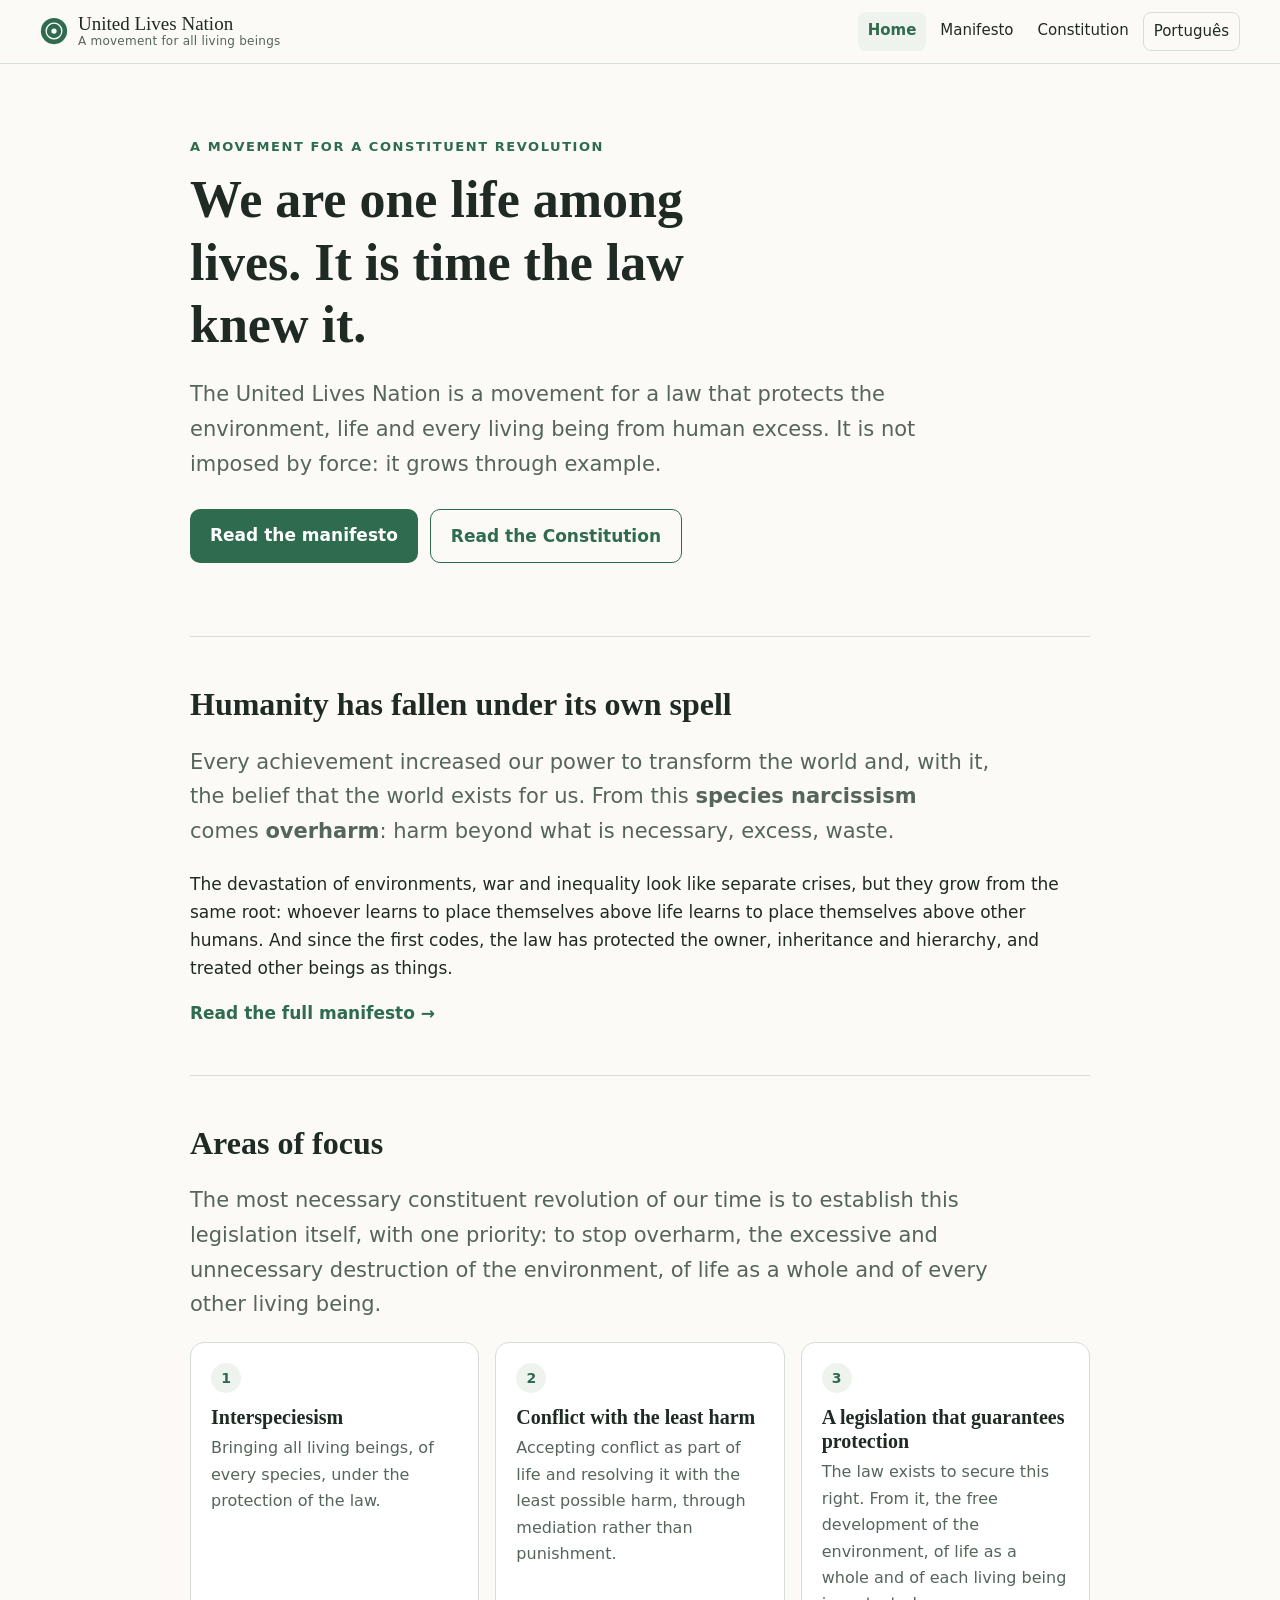
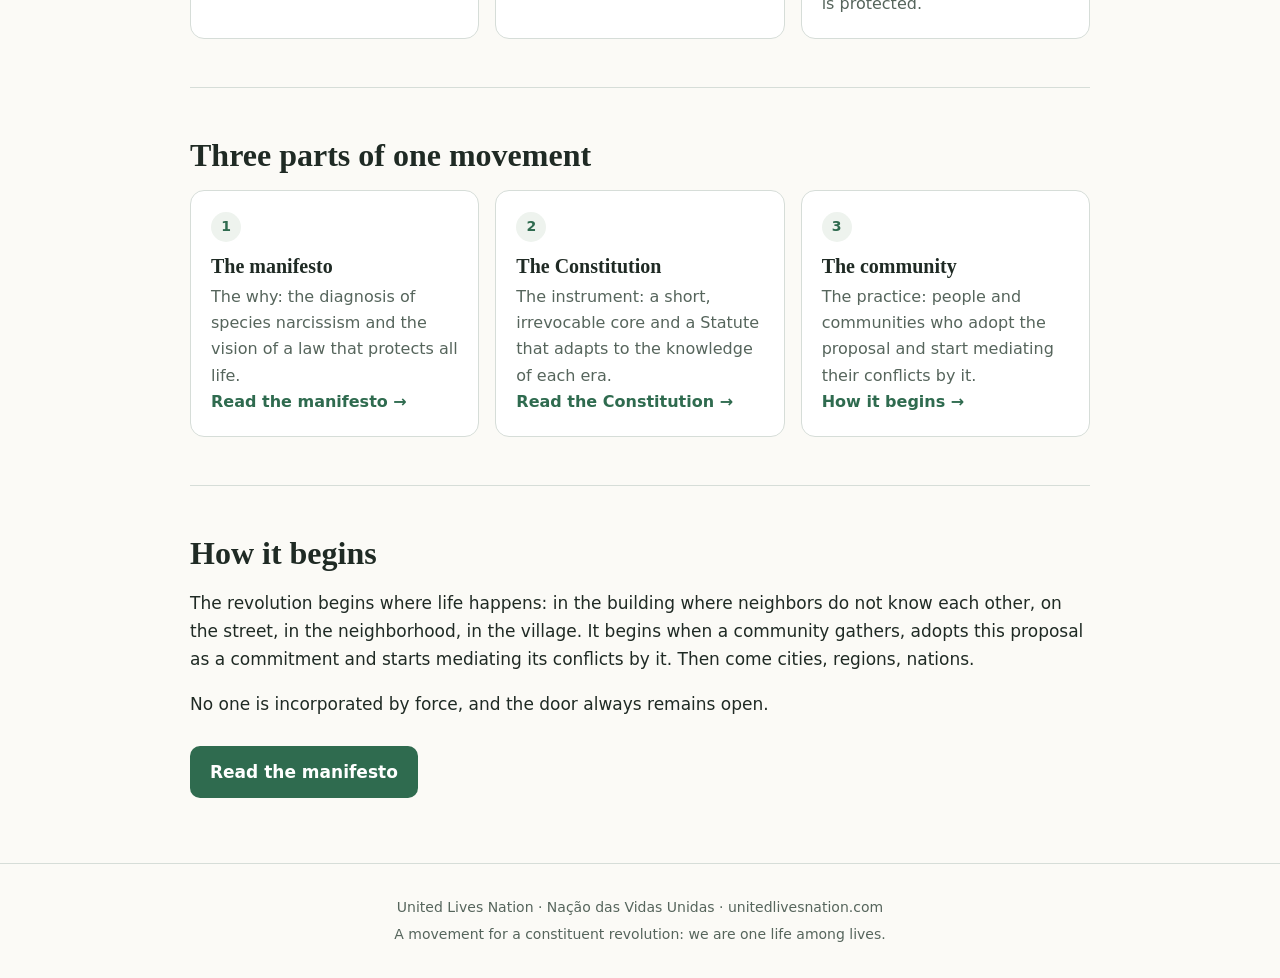
==== commit 2f1cd2dd: "Manifesto da ULN e nova estrutura do site: movimento, manifesto e Constituição como instrumento Co-A" ====
--- a/en/index.html
+++ b/en/index.html
@@ -4,72 +4,55 @@
 <meta charset="utf-8">
 <meta name="viewport" content="width=device-width, initial-scale=1">
 <title>United Lives Nation</title>
-<meta name="description" content="A constitution of all living beings: environment, life and responsibility, with no weapons, no police and no penalties.">
+<meta name="description" content="A movement for a constituent revolution: a law that protects the environment, life and every living being from human excess.">
 <meta property="og:title" content="United Lives Nation">
-<meta property="og:description" content="A constitution of all living beings: environment, life and responsibility, with no weapons, no police and no penalties.">
+<meta property="og:description" content="A movement for a constituent revolution: a law that protects the environment, life and every living being from human excess.">
 <link rel="icon" href="../favicon.svg" type="image/svg+xml">
 <link rel="stylesheet" href="../style.css">
 </head>
 <body>
 <header class="top">
-  <a class="brand" href="index.html"><img src="../favicon.svg" alt="" width="28" height="28"><span>United Lives Nation<small>A constitution of all living beings</small></span></a>
-  <nav><a href="index.html" aria-current="page">Home</a><a href="constitution.html">Constitution</a><a class="lang" href="../index.html" hreflang="pt-BR">Português</a></nav>
+  <a class="brand" href="../en/index.html"><img src="../favicon.svg" alt="" width="28" height="28"><span>United Lives Nation<small>A movement for all living beings</small></span></a>
+  <nav><a href="../en/index.html" aria-current="page">Home</a><a href="../en/manifesto.html">Manifesto</a><a href="../en/constitution.html">Constitution</a><a class="lang" href="../index.html" hreflang="pt-BR">Português</a></nav>
 </header>
 <main>
 
 <section class="hero">
-  <p class="eyebrow">A constitution of all living beings</p>
-  <h1>No life exists apart from the environment that sustains it or from the other lives it lives alongside.</h1>
-  <p class="lead">The United Lives Nation proposes an order that recognizes no enemies and no criminals, only conflicts, errors and consequences, and mediates them. It is not imposed by force: it grows through example and through joining.</p>
-  <p class="cta"><a class="btn" href="constitution.html">Read the Constitution</a><a class="btn ghost" href="#principles">The seven principles</a></p>
+  <p class="eyebrow">A movement for a constituent revolution</p>
+  <h1>We are one life among lives. It is time the law knew it.</h1>
+  <p class="lead">The United Lives Nation is a movement for a law that protects the environment, life and every living being from human excess. It is not imposed by force: it grows through example.</p>
+  <p class="cta"><a class="btn" href="manifesto.html">Read the manifesto</a><a class="btn ghost" href="constitution.html">Read the Constitution</a></p>
+</section>
+<section id="diagnosis">
+  <h2>Humanity has fallen under its own spell</h2>
+  <p class="lead">Every achievement increased our power to transform the world and, with it, the belief that the world exists for us. From this <strong>species narcissism</strong> comes <strong>overharm</strong>: harm beyond what is necessary, excess, waste.</p>
+  <p>The devastation of environments, war and inequality look like separate crises, but they grow from the same root: whoever learns to place themselves above life learns to place themselves above other humans. And since the first codes, the law has protected the owner, inheritance and hierarchy, and treated other beings as things.</p>
+  <p class="more"><a href="manifesto.html">Read the full manifesto →</a></p>
 </section>
 <section id="focus" class="focos">
   <h2>Areas of focus</h2>
-  <p class="lead">The most necessary constituent revolution of our time is to establish this legislation itself, with one priority: to stop all destruction of the environment, of life as a whole and of every other living being.</p>
+  <p class="lead">The most necessary constituent revolution of our time is to establish this legislation itself, with one priority: to stop overharm, the excessive and unnecessary destruction of the environment, of life as a whole and of every other living being.</p>
   <ol class="cards">
     <li><span class="n">1</span><h3>Interspeciesism</h3><p>Bringing all living beings, of every species, under the protection of the law.</p></li>
     <li><span class="n">2</span><h3>Conflict with the least harm</h3><p>Accepting conflict as part of life and resolving it with the least possible harm, through mediation rather than punishment.</p></li>
     <li><span class="n">3</span><h3>A legislation that guarantees protection</h3><p>The law exists to secure this right. From it, the free development of the environment, of life as a whole and of each living being is protected.</p></li>
   </ol>
 </section>
-<section id="principles">
-  <h2>The seven principles</h2>
-  <ol class="cards"><li><span class="n">1</span><h3>Environment</h3><p>Every environment necessary for the free development of life is preserved.</p></li><li><span class="n">2</span><h3>Order of primacy</h3><p>First the environment; then life as a whole, with the primacy of the collective; then each living being.</p></li><li><span class="n">3</span><h3>Consciousness is responsibility</h3><p>The broader the consciousness, the greater the responsibility and the fewer the limits. Never more power.</p></li><li><span class="n">4</span><h3>The measure</h3><p>Every interference with another being or the environment is weighed by the measure of responsibilities and limits.</p></li><li><span class="n">5</span><h3>The AMC</h3><p>Concrete obligations come only from the bodies of Analysis of Mediations and Conflicts, subservient to the Constitution.</p></li><li><span class="n">6</span><h3>A living Statute</h3><p>Responsibilities and limits adapt to the knowledge of each era.</p></li><li><span class="n">7</span><h3>Least intervention</h3><p>Only the minimum for coexistence is set in advance; everything else is decided case by case.</p></li></ol>
+<section id="parts">
+  <h2>Three parts of one movement</h2>
+  <ol class="cards">
+    <li><span class="n">1</span><h3>The manifesto</h3><p>The why: the diagnosis of species narcissism and the vision of a law that protects all life.</p><p class="more"><a href="manifesto.html">Read the manifesto →</a></p></li>
+    <li><span class="n">2</span><h3>The Constitution</h3><p>The instrument: a short, irrevocable core and a Statute that adapts to the knowledge of each era.</p><p class="more"><a href="constitution.html">Read the Constitution →</a></p></li>
+    <li><span class="n">3</span><h3>The community</h3><p>The practice: people and communities who adopt the proposal and start mediating their conflicts by it.</p><p class="more"><a href="#how-it-begins">How it begins →</a></p></li>
+  </ol>
 </section>
-<section class="split">
-  <div>
-    <h2>No weapons, no police, no penalties</h2>
-    <p>Everything a being makes or uses is a tool: what is assessed is the use, never the object. Life in common is cared for by mediating agents called by the community itself and, only in the face of serious and imminent harm, by removal teams that hand the case over to mediation.</p>
-    <p>No consequence may take life, torture, silence or expose anyone as a spectacle. All containment is dignified and reversible, and it is also a lament of the collective, which failed to integrate that being.</p>
-  </div>
-  <div>
-    <h2>No one runs for office</h2>
-    <p>Those who serve in the AMC are called by their community, may decline and may be released at any time. They serve without privilege, with enough to live on and full transparency.</p>
-    <p>Protest is never silenced: it is heard, analyzed and answered, and treated as a production of knowledge.</p>
-  </div>
-</section>
-<section>
-  <h2>Four levels, four rhythms</h2>
-  <p>The law does not change; what grows is our knowledge of it.</p>
-  <div class="tablewrap"><table>
-  <thead><tr><th>Level</th><th>What it is</th><th>How it changes</th></tr></thead>
-  <tbody>
-  <tr><td>The law of life</td><td>The natural course of the environment and of life</td><td>It does not change</td></tr>
-  <tr><td>The Constitution</td><td>The expression of that law for human consciousness</td><td>Only to express it better, never reducing protection</td></tr>
-  <tr><td>The Statute of the AMC</td><td>The practical norms and parameters</td><td>With the knowledge of each era; every norm expires in ten years</td></tr>
-  <tr><td>Singular decisions</td><td>The application to each conflict</td><td>Case by case, forming the Common Memory</td></tr>
-  </tbody></table></div>
-</section>
-<section>
-  <h2>Map of the Nation</h2>
-  <figure class="map"><svg viewBox="0 0 760 744" xmlns="http://www.w3.org/2000/svg" role="img" aria-label="Each level calls the next, from the building to the planet" font-family="Inter, system-ui, sans-serif" font-size="13"><defs><marker id="a" viewBox="0 0 10 10" refX="9" refY="5" markerWidth="6" markerHeight="6" orient="auto-start-reverse"><path d="M0 0L10 5L0 10z" fill="#9aa79f"/></marker></defs><text x="24" y="34" font-size="15" font-weight="600" fill="#1f2a24">Each level calls the next, from the building to the planet</text><text x="24" y="54" font-size="11.5" fill="#56655c">Decisions are made at the most local level able; the Guard reaches every level</text><rect x="24" y="72" width="664" height="176" rx="8" fill="none" stroke="#9aa79f" stroke-width="1"/><text x="40" y="94" font-weight="600" fill="#1f2a24">Planet</text><rect x="40" y="104" width="200" height="56" rx="8" fill="#fff" stroke="#9aa79f" stroke-width="1.25"/><text x="52" y="128" font-weight="600" fill="#1f2a24">Planetary Assembly</text><text x="52" y="144" font-size="11.5" fill="#56655c">approves the Statute</text><rect x="256" y="104" width="200" height="56" rx="8" fill="#fff" stroke="#9aa79f" stroke-width="1.25"/><text x="268" y="128" font-weight="600" fill="#1f2a24">Mediation Chambers</text><text x="268" y="144" font-size="11.5" fill="#56655c">mediate and decide cases</text><rect x="472" y="104" width="200" height="56" rx="8" fill="#fff" stroke="#9aa79f" stroke-width="1.25"/><text x="484" y="128" font-weight="600" fill="#1f2a24">Constitutional Court</text><text x="484" y="144" font-size="11.5" fill="#56655c">voids what contradicts it</text><rect x="40" y="176" width="308" height="56" rx="8" fill="#fff" stroke="#9aa79f" stroke-width="1.25"/><text x="52" y="200" font-weight="600" fill="#1f2a24">Council of Science and Knowledge</text><text x="52" y="216" font-size="11.5" fill="#56655c">gives opinions on environment and life</text><rect x="364" y="176" width="308" height="56" rx="8" fill="#fff" stroke="#9aa79f" stroke-width="1.25"/><text x="376" y="200" font-weight="600" fill="#1f2a24">Coordination</text><text x="376" y="216" font-size="11.5" fill="#56655c">carries out decisions, makes no rules</text><rect x="24" y="296" width="664" height="104" rx="8" fill="none" stroke="#9aa79f" stroke-width="1"/><text x="40" y="318" font-weight="600" fill="#1f2a24">Bioregion</text><rect x="40" y="328" width="632" height="56" rx="8" fill="#fff" stroke="#9aa79f" stroke-width="1.25"/><text x="52" y="352" font-weight="600" fill="#1f2a24">The same bodies, at the scale of the bioregion</text><text x="52" y="368" font-size="11.5" fill="#56655c">decide what goes beyond the community, under the same rules</text><rect x="24" y="448" width="664" height="120" rx="8" fill="none" stroke="#9aa79f" stroke-width="1"/><text x="40" y="470" font-weight="600" fill="#1f2a24">Community</text><text x="124" y="470" font-size="11.5" fill="#56655c">building, street, neighborhood, village</text><rect x="40" y="480" width="200" height="72" rx="8" fill="#2f6b4f" fill-opacity="0.12" stroke="#2f6b4f" stroke-width="2"/><text x="52" y="504" font-weight="600" fill="#1f2a24">Community meeting</text><text x="52" y="520" font-size="11.5" fill="#1f2a24">first body of the AMC,</text><text x="52" y="536" font-size="11.5" fill="#1f2a24">open to everyone</text><rect x="256" y="480" width="200" height="72" rx="8" fill="#fff" stroke="#9aa79f" stroke-width="1.25"/><text x="268" y="504" font-weight="600" fill="#1f2a24">Mediating agents</text><text x="268" y="520" font-size="11.5" fill="#56655c">care for the shared space and</text><text x="268" y="536" font-size="11.5" fill="#56655c">defuse conflicts early</text><rect x="472" y="480" width="200" height="72" rx="8" fill="#fff" stroke="#9aa79f" stroke-width="1.25"/><text x="484" y="504" font-weight="600" fill="#1f2a24">Removal teams</text><text x="484" y="520" font-size="11.5" fill="#56655c">only for serious, imminent</text><text x="484" y="536" font-size="11.5" fill="#56655c">harm; hand over to mediation</text><rect x="24" y="600" width="664" height="120" rx="8" fill="#eef3ee" stroke="#9aa79f" stroke-width="1"/><text x="40" y="622" font-weight="600" fill="#1f2a24">Guard, at every level</text><rect x="40" y="632" width="308" height="72" rx="8" fill="#fff" stroke="#9aa79f" stroke-width="1.25"/><text x="52" y="656" font-weight="600" fill="#1f2a24">Defender of Life</text><text x="52" y="672" font-size="11.5" fill="#56655c">guards the Constitution against the AMC itself</text><text x="52" y="688" font-size="11.5" fill="#56655c">and may suspend any of its acts</text><rect x="364" y="632" width="308" height="72" rx="8" fill="#fff" stroke="#9aa79f" stroke-width="1.25"/><text x="376" y="656" font-weight="600" fill="#1f2a24">Trustees of Life</text><text x="376" y="672" font-size="11.5" fill="#56655c">speak for those who cannot declare,</text><text x="376" y="688" font-size="11.5" fill="#56655c">for ecosystems and future generations</text><path d="M160 296V249" fill="none" stroke="#9aa79f" stroke-width="1.25" marker-end="url(#a)"/><path d="M160 448V401" fill="none" stroke="#9aa79f" stroke-width="1.25" marker-end="url(#a)"/><path d="M400 296V249" fill="none" stroke="#9aa79f" stroke-width="1.25" marker-end="url(#a)"/><path d="M400 448V401" fill="none" stroke="#9aa79f" stroke-width="1.25" marker-end="url(#a)"/><path d="M712 160H689" fill="none" stroke="#9aa79f" stroke-width="1.25" marker-end="url(#a)"/><path d="M712 348H689" fill="none" stroke="#9aa79f" stroke-width="1.25" marker-end="url(#a)"/><path d="M712 508H689" fill="none" stroke="#9aa79f" stroke-width="1.25" marker-end="url(#a)"/><path d="M688 660H712V160" fill="none" stroke="#9aa79f" stroke-width="1.25"/><text x="172" y="276" font-size="11.5" fill="#56655c">calls in the same way</text><text x="172" y="428" font-size="11.5" fill="#56655c">calls who served well nearby</text><text x="412" y="276" font-size="11.5" fill="#56655c">only what exceeds the bioregion rises</text><text x="412" y="428" font-size="11.5" fill="#56655c">only what exceeds the community rises</text></svg><figcaption>The community is the base: each level calls those who served well at the level below, and only conflicts that cannot be resolved below rise.</figcaption></figure>
-</section>
-<section class="closing">
+<section id="how-it-begins" class="closing">
   <h2>How it begins</h2>
-  <p>The Nation begins with people and communities that adopt this Constitution as a commitment and start mediating their conflicts by it. Then come cities and regions and, finally, nations. No one is incorporated by force, and the door always remains open.</p>
-  <p class="cta"><a class="btn" href="constitution.html">Read the full text</a></p>
+  <p>The revolution begins where life happens: in the building where neighbors do not know each other, on the street, in the neighborhood, in the village. It begins when a community gathers, adopts this proposal as a commitment and starts mediating its conflicts by it. Then come cities, regions, nations.</p>
+  <p>No one is incorporated by force, and the door always remains open.</p>
+  <p class="cta"><a class="btn" href="manifesto.html">Read the manifesto</a></p>
 </section>
 </main>
-<footer class="foot"><p>United Lives Nation · unitedlivesnation.com</p><p>Text under constant review. The law is irrevocable; the text changes only to express it better.</p></footer>
+<footer class="foot"><p>United Lives Nation · Nação das Vidas Unidas · unitedlivesnation.com</p><p>A movement for a constituent revolution: we are one life among lives.</p></footer>
 </body>
 </html>
--- a/style.css
+++ b/style.css
@@ -52,6 +52,18 @@
 .toc li.l3{padding-left:16px}
 .toc a{text-decoration:none}
 h2[id],h3[id]{scroll-margin-top:84px}
+.more{margin:10px 0 0;font-weight:600}
+.more a{text-decoration:none}
+.cards .more{color:var(--accent)}
+.note{color:var(--quiet)}
+.doc h2.divider{margin-top:72px}
+.manifesto{font-size:18.5px;line-height:1.75}
+.manifesto h2{font-size:clamp(24px,3.2vw,30px)}
+.manifesto h2 + p:not(.tese){font-size:1.08em}
+.doc .cards h3{margin:12px 0 6px}
+.manifesto .tese{border-left:3px solid var(--accent);padding:4px 0 4px 16px;margin:18px 0}
+.manifesto .tese strong{color:var(--accent)}
+.manifesto > p:last-of-type{margin-top:40px}
 .foot{border-top:1px solid var(--edge);padding:28px clamp(16px,4vw,40px);color:var(--quiet);font-size:14px;text-align:center}
 .foot p{margin:4px 0}
 @media (max-width:600px){.top{position:static}body{font-size:16px}.hero{padding:48px 0 40px}section{padding:36px 0}}
